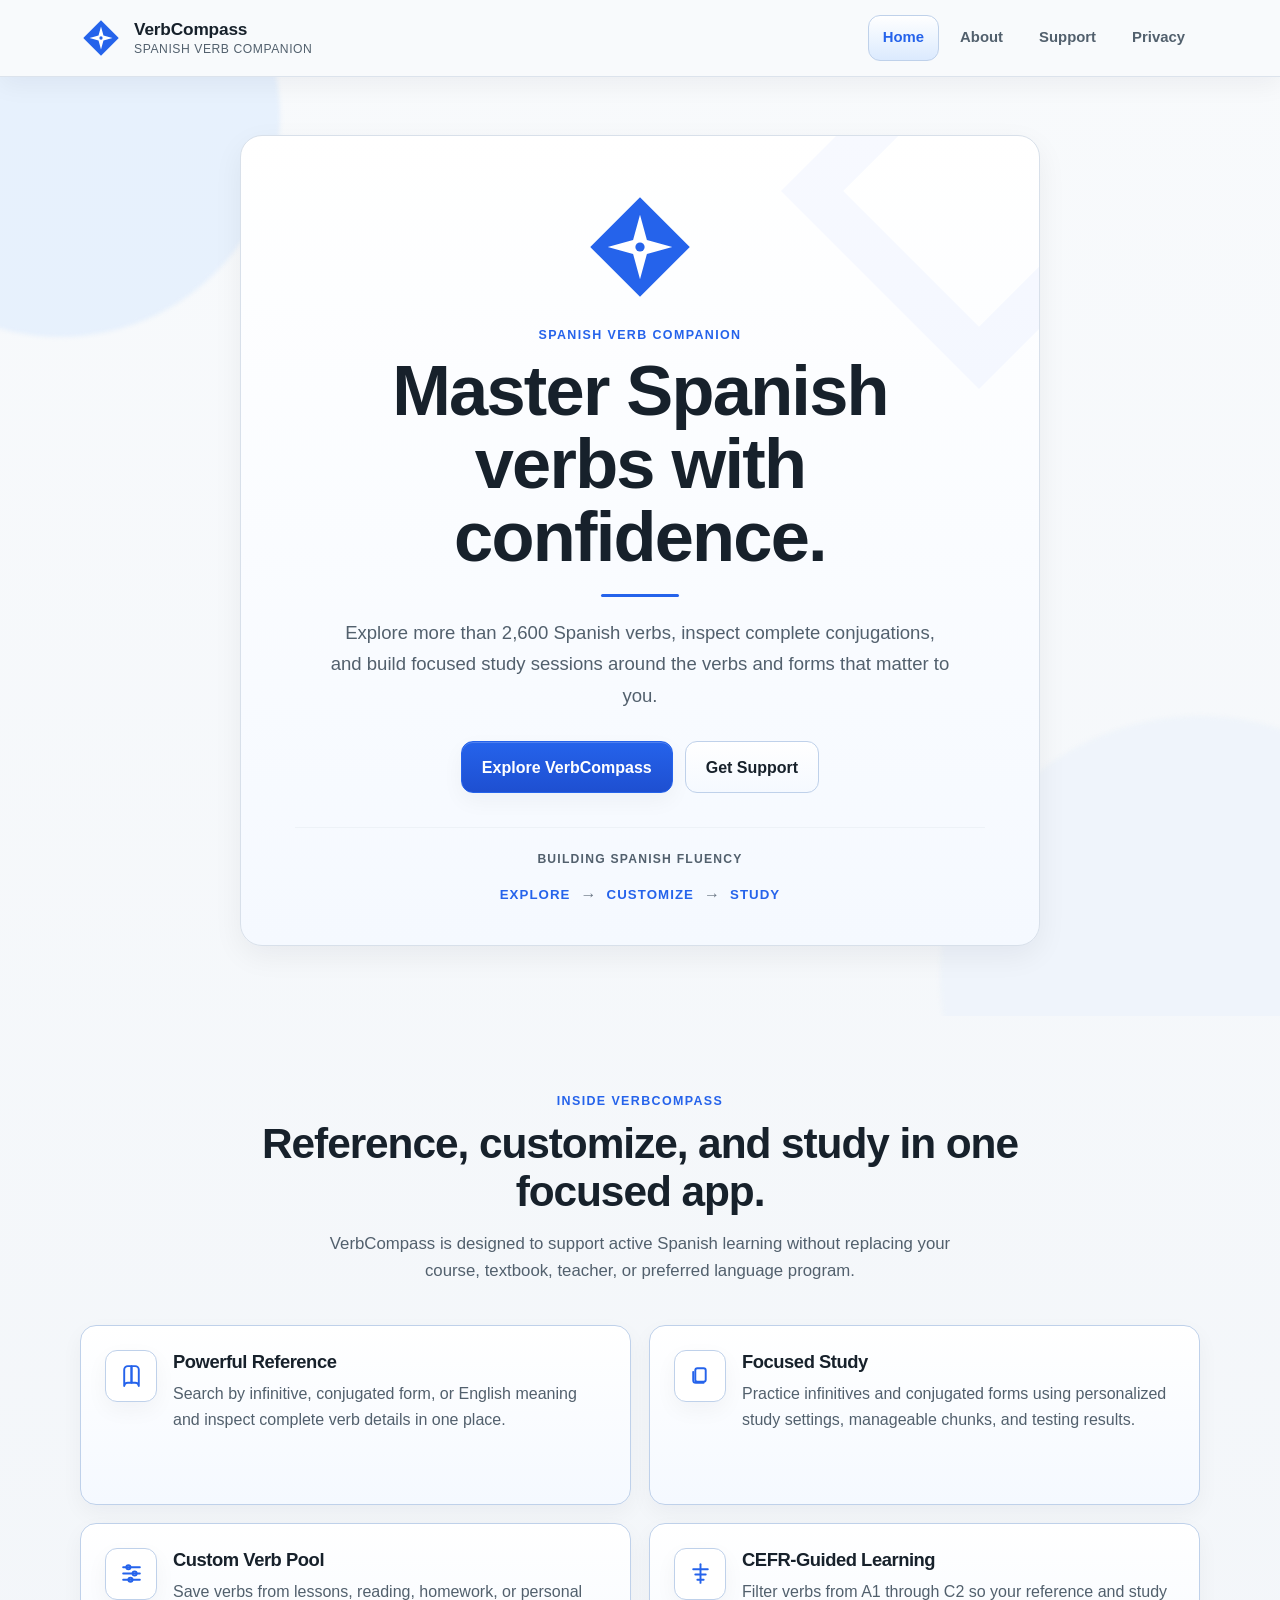
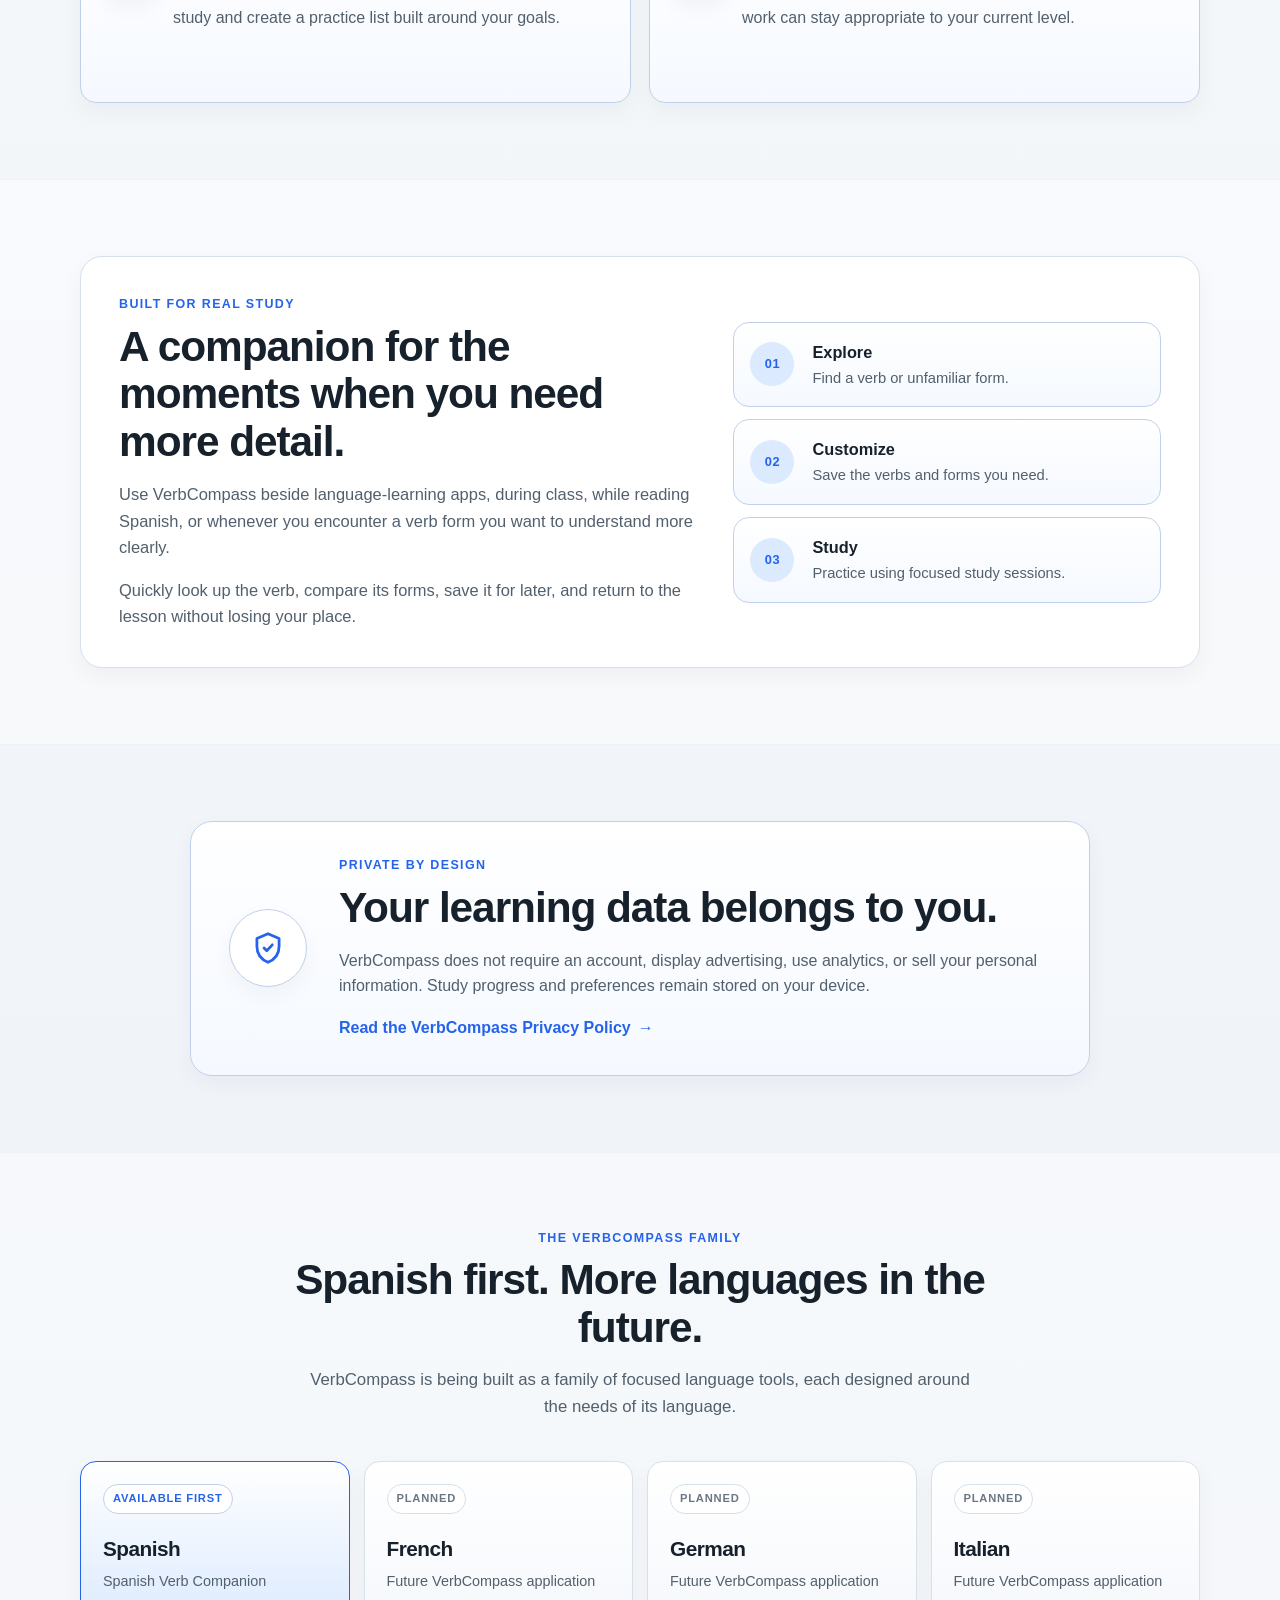
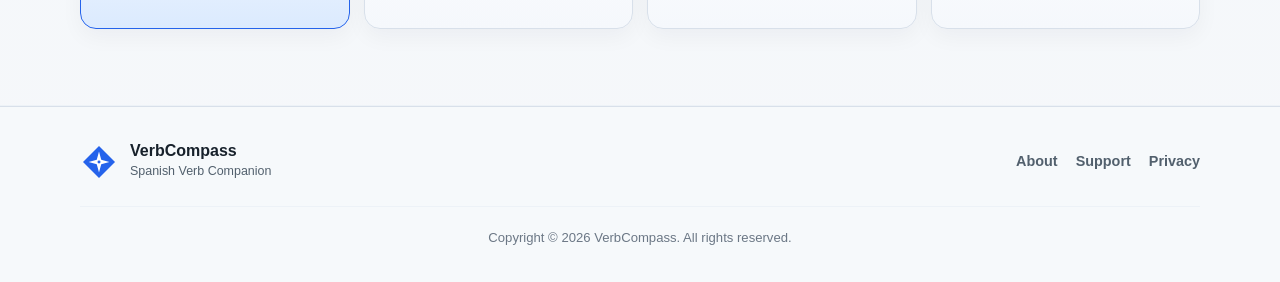
==== index.html @ 0f48371d "Build initial VerbCompass website foundation" ====
<!doctype html>
<html lang="en">
  <head>
    <meta charset="UTF-8" />
    <meta name="viewport" content="width=device-width, initial-scale=1.0" />

    <meta
      name="description"
      content="VerbCompass is a Spanish verb reference and study app with more than 2,600 verbs, complete conjugations, CEFR-guided learning, and customizable practice."
    />

    <title>VerbCompass — Spanish Verb Companion</title>

    <link rel="stylesheet" href="assets/css/styles.css" />
    <script src="assets/js/site.js" defer></script>
  </head>

  <body>
    <header class="site-header">
      <div class="site-header-inner">
        <a class="site-brand" href="/" aria-label="VerbCompass home">
          <svg
            class="verbcompass-icon site-brand-icon"
            viewBox="0 0 128 128"
            aria-hidden="true"
          >
            <path
              class="verbcompass-bg"
              d="M64 10L118 64L64 118L10 64L64 10Z"
            />
            <path
              class="verbcompass-star"
              d="M64 29L71.5 56.5L99 64L71.5 71.5L64 99L56.5 71.5L29 64L56.5 56.5L64 29Z"
            />
            <circle class="verbcompass-dot" cx="64" cy="64" r="5" />
          </svg>

          <span class="site-brand-copy">
            <strong>VerbCompass</strong>
            <span>Spanish Verb Companion</span>
          </span>
        </a>

        <button
          class="menu-toggle"
          type="button"
          aria-expanded="false"
          aria-controls="siteNavigation"
        >
          <span class="menu-toggle-label">Menu</span>

          <svg viewBox="0 0 24 24" aria-hidden="true">
            <path d="M4 7h16" />
            <path d="M4 12h16" />
            <path d="M4 17h16" />
          </svg>
        </button>

        <nav
          id="siteNavigation"
          class="site-navigation"
          aria-label="Primary navigation"
        >
          <a class="site-nav-link current-page" href="/">Home</a>
          <a class="site-nav-link" href="about/">About</a>
          <a class="site-nav-link" href="support/">Support</a>
          <a class="site-nav-link" href="privacy/">Privacy</a>
        </nav>
      </div>
    </header>

    <main>
      <section class="hero-section">
        <div class="page-container">
          <div class="hero-panel">
            <div class="hero-brand">
              <svg
                class="verbcompass-icon hero-brand-icon"
                viewBox="0 0 128 128"
                aria-hidden="true"
              >
                <path
                  class="verbcompass-bg"
                  d="M64 10L118 64L64 118L10 64L64 10Z"
                />
                <path
                  class="verbcompass-star"
                  d="M64 29L71.5 56.5L99 64L71.5 71.5L64 99L56.5 71.5L29 64L56.5 56.5L64 29Z"
                />
                <circle class="verbcompass-dot" cx="64" cy="64" r="5" />
              </svg>

              <p class="section-kicker">Spanish Verb Companion</p>

              <h1>Master Spanish verbs with confidence.</h1>

              <div class="brand-rule"></div>

              <p class="hero-description">
                Explore more than 2,600 Spanish verbs, inspect complete
                conjugations, and build focused study sessions around the verbs
                and forms that matter to you.
              </p>
            </div>

            <div class="hero-actions">
              <a class="button button-primary" href="#features">
                Explore VerbCompass
              </a>

              <a class="button button-secondary" href="support/">
                Get Support
              </a>
            </div>

            <div class="hero-summary">
              <p>Building Spanish fluency</p>

              <div
                class="hero-summary-flow"
                aria-label="Explore, customize, study"
              >
                <span>Explore</span>
                <span class="flow-arrow" aria-hidden="true">→</span>
                <span>Customize</span>
                <span class="flow-arrow" aria-hidden="true">→</span>
                <span>Study</span>
              </div>
            </div>
          </div>
        </div>
      </section>

      <section id="features" class="content-section">
        <div class="page-container">
          <div class="section-heading">
            <p class="section-kicker">Inside VerbCompass</p>
            <h2>Reference, customize, and study in one focused app.</h2>
            <p>
              VerbCompass is designed to support active Spanish learning without
              replacing your course, textbook, teacher, or preferred language
              program.
            </p>
          </div>

          <div class="feature-grid">
            <article class="feature-card">
              <span class="feature-icon" aria-hidden="true">
                <svg viewBox="0 0 24 24">
                  <path
                    d="M5 6.5A3.5 3.5 0 0 1 8.5 3H12v16H8.5A3.5 3.5 0 0 0 5 22V6.5Z"
                  />
                  <path
                    d="M19 6.5A3.5 3.5 0 0 0 15.5 3H12v16h3.5A3.5 3.5 0 0 1 19 22V6.5Z"
                  />
                </svg>
              </span>

              <div>
                <h3>Powerful Reference</h3>
                <p>
                  Search by infinitive, conjugated form, or English meaning and
                  inspect complete verb details in one place.
                </p>
              </div>
            </article>

            <article class="feature-card">
              <span class="feature-icon" aria-hidden="true">
                <svg viewBox="0 0 24 24">
                  <rect x="7" y="5" width="10" height="13" rx="2" />
                  <path d="M5 8.5v8A2.5 2.5 0 0 0 7.5 19H15" />
                </svg>
              </span>

              <div>
                <h3>Focused Study</h3>
                <p>
                  Practice infinitives and conjugated forms using personalized
                  study settings, manageable chunks, and testing results.
                </p>
              </div>
            </article>

            <article class="feature-card">
              <span class="feature-icon" aria-hidden="true">
                <svg viewBox="0 0 24 24">
                  <path d="M4 6h16" />
                  <circle cx="9" cy="6" r="2" />
                  <path d="M4 12h16" />
                  <circle cx="15" cy="12" r="2" />
                  <path d="M4 18h16" />
                  <circle cx="11" cy="18" r="2" />
                </svg>
              </span>

              <div>
                <h3>Custom Verb Pool</h3>
                <p>
                  Save verbs from lessons, reading, homework, or personal study
                  and create a practice list built around your goals.
                </p>
              </div>
            </article>

            <article class="feature-card">
              <span class="feature-icon" aria-hidden="true">
                <svg viewBox="0 0 24 24">
                  <path d="M12 3v18" />
                  <path d="M5 8h14" />
                  <path d="M7 13h10" />
                  <path d="M9 18h6" />
                </svg>
              </span>

              <div>
                <h3>CEFR-Guided Learning</h3>
                <p>
                  Filter verbs from A1 through C2 so your reference and study
                  work can stay appropriate to your current level.
                </p>
              </div>
            </article>
          </div>
        </div>
      </section>

      <section class="content-section content-section-soft">
        <div class="page-container">
          <div class="split-panel">
            <div class="split-panel-copy">
              <p class="section-kicker">Built for real study</p>

              <h2>A companion for the moments when you need more detail.</h2>

              <p>
                Use VerbCompass beside language-learning apps, during class,
                while reading Spanish, or whenever you encounter a verb form you
                want to understand more clearly.
              </p>

              <p>
                Quickly look up the verb, compare its forms, save it for later,
                and return to the lesson without losing your place.
              </p>
            </div>

            <div class="study-flow-card">
              <div class="study-flow-step">
                <span>01</span>
                <div>
                  <strong>Explore</strong>
                  <p>Find a verb or unfamiliar form.</p>
                </div>
              </div>

              <div class="study-flow-step">
                <span>02</span>
                <div>
                  <strong>Customize</strong>
                  <p>Save the verbs and forms you need.</p>
                </div>
              </div>

              <div class="study-flow-step">
                <span>03</span>
                <div>
                  <strong>Study</strong>
                  <p>Practice using focused study sessions.</p>
                </div>
              </div>
            </div>
          </div>
        </div>
      </section>

      <section class="content-section">
        <div class="page-container">
          <div class="privacy-panel">
            <div class="privacy-panel-icon" aria-hidden="true">
              <svg viewBox="0 0 24 24">
                <path
                  d="M12 3 5 6v5c0 4.6 2.8 8.2 7 10 4.2-1.8 7-5.4 7-10V6l-7-3Z"
                />
                <path d="m9.5 12 1.7 1.7 3.5-3.7" />
              </svg>
            </div>

            <div class="privacy-panel-copy">
              <p class="section-kicker">Private by design</p>
              <h2>Your learning data belongs to you.</h2>
              <p>
                VerbCompass does not require an account, display advertising,
                use analytics, or sell your personal information. Study progress
                and preferences remain stored on your device.
              </p>

              <a class="text-link" href="privacy/">
                Read the VerbCompass Privacy Policy
                <span aria-hidden="true">→</span>
              </a>
            </div>
          </div>
        </div>
      </section>

      <section class="content-section content-section-soft">
        <div class="page-container">
          <div class="section-heading">
            <p class="section-kicker">The VerbCompass family</p>
            <h2>Spanish first. More languages in the future.</h2>
            <p>
              VerbCompass is being built as a family of focused language tools,
              each designed around the needs of its language.
            </p>
          </div>

          <div class="language-grid">
            <article class="language-card language-card-active">
              <span class="language-status">Available first</span>
              <h3>Spanish</h3>
              <p>Spanish Verb Companion</p>
            </article>

            <article class="language-card">
              <span class="language-status">Planned</span>
              <h3>French</h3>
              <p>Future VerbCompass application</p>
            </article>

            <article class="language-card">
              <span class="language-status">Planned</span>
              <h3>German</h3>
              <p>Future VerbCompass application</p>
            </article>

            <article class="language-card">
              <span class="language-status">Planned</span>
              <h3>Italian</h3>
              <p>Future VerbCompass application</p>
            </article>
          </div>
        </div>
      </section>
    </main>

    <footer class="site-footer">
      <div class="page-container site-footer-inner">
        <div class="footer-brand">
          <svg
            class="verbcompass-icon footer-brand-icon"
            viewBox="0 0 128 128"
            aria-hidden="true"
          >
            <path
              class="verbcompass-bg"
              d="M64 10L118 64L64 118L10 64L64 10Z"
            />
            <path
              class="verbcompass-star"
              d="M64 29L71.5 56.5L99 64L71.5 71.5L64 99L56.5 71.5L29 64L56.5 56.5L64 29Z"
            />
            <circle class="verbcompass-dot" cx="64" cy="64" r="5" />
          </svg>

          <div>
            <strong>VerbCompass</strong>
            <span>Spanish Verb Companion</span>
          </div>
        </div>

        <nav class="footer-navigation" aria-label="Footer navigation">
          <a href="about/">About</a>
          <a href="support/">Support</a>
          <a href="privacy/">Privacy</a>
        </nav>

        <p class="footer-copyright">
          Copyright © 2026 VerbCompass. All rights reserved.
        </p>
      </div>
    </footer>
  </body>
</html>
---- assets/css/styles.css ----
/* =====================================================
   FILE: assets/css/styles.css
   VerbCompass Website
   ===================================================== */

:root {
  /* VerbCompass Classic */

  --bg: #f3f5f9;
  --bg-top: #f8fafc;
  --bg-bottom: #eef2f7;

  --panel: #ffffff;
  --panel-soft: #f8fafc;
  --surface-muted: #f5f8fc;
  --surface-blue-soft: #eef4fb;
  --surface-blue-light: #f5f9ff;

  --border: #d8e0ea;
  --border-soft: #edf2f7;
  --border-strong: #b8c8db;
  --accent-border-soft: #bfd1ea;

  --text: #17212b;
  --text-soft: #52606d;
  --text-muted: #6b7785;
  --text-inverse: #ffffff;

  --accent: #2563eb;
  --accent-hover: #1e4fd1;
  --accent-soft: #dbeafe;

  --shadow: 0 10px 30px rgba(15, 23, 42, 0.06);
  --shadow-soft: 0 8px 22px rgba(15, 23, 42, 0.045);
  --shadow-header: 0 8px 24px rgba(15, 23, 42, 0.05);

  --radius-sm: 8px;
  --radius-md: 10px;
  --radius-lg: 12px;
  --radius-xl: 16px;
  --radius-2xl: 22px;
  --radius-pill: 999px;

  --page-width: 1120px;
  --header-height: 76px;

  --space-xs: 4px;
  --space-sm: 8px;
  --space-md: 12px;
  --space-lg: 16px;
  --space-xl: 20px;
  --space-2xl: 28px;
  --space-3xl: 40px;
  --space-4xl: 56px;
  --space-5xl: 76px;
}

/* =====================================================
   RESET
   ===================================================== */

*,
*::before,
*::after {
  box-sizing: border-box;
}

html {
  scroll-behavior: smooth;
  scroll-padding-top: calc(var(--header-height) + 24px);
}

body {
  margin: 0;
  min-width: 320px;
  font-family: Inter, Arial, Helvetica, sans-serif;
  color: var(--text);
  line-height: 1.6;
  background: linear-gradient(180deg, var(--bg-top) 0%, var(--bg-bottom) 100%);
}

body.menu-open {
  overflow: hidden;
}

img,
svg {
  display: block;
  max-width: 100%;
}

button,
input,
select,
textarea {
  font: inherit;
}

button,
a {
  -webkit-tap-highlight-color: transparent;
}

a {
  color: inherit;
}

h1,
h2,
h3,
p {
  margin-top: 0;
}

h1,
h2,
h3 {
  color: var(--text);
  letter-spacing: -0.025em;
}

h1 {
  margin-bottom: 18px;
  font-size: clamp(2.35rem, 6vw, 4.4rem);
  line-height: 1.04;
}

h2 {
  margin-bottom: 16px;
  font-size: clamp(1.8rem, 4vw, 2.65rem);
  line-height: 1.12;
}

h3 {
  margin-bottom: 8px;
  font-size: 1.15rem;
  line-height: 1.25;
}

p {
  margin-bottom: 16px;
}

p:last-child {
  margin-bottom: 0;
}

/* =====================================================
   ACCESSIBILITY
   ===================================================== */

.skip-link {
  position: fixed;
  top: 8px;
  left: 8px;
  z-index: 1000;
  padding: 10px 14px;
  border-radius: var(--radius-md);
  background: var(--accent);
  color: var(--text-inverse);
  font-weight: 800;
  text-decoration: none;
  transform: translateY(-150%);
}

.skip-link:focus {
  transform: translateY(0);
}

a:focus-visible,
button:focus-visible {
  outline: 3px solid var(--accent-soft);
  outline-offset: 3px;
}

/* =====================================================
   SHARED LAYOUT
   ===================================================== */

.page-container {
  width: min(calc(100% - 40px), var(--page-width));
  margin: 0 auto;
}

.content-section {
  padding: var(--space-5xl) 0;
}

.content-section-soft {
  border-top: 1px solid var(--border-soft);
  border-bottom: 1px solid var(--border-soft);
  background: rgba(255, 255, 255, 0.38);
}

.section-heading {
  max-width: 760px;
  margin: 0 auto var(--space-3xl);
  text-align: center;
}

.section-heading > p:last-child {
  max-width: 680px;
  margin-right: auto;
  margin-left: auto;
  color: var(--text-soft);
  font-size: 1.05rem;
}

.section-kicker {
  margin: 0 0 var(--space-sm);
  color: var(--accent);
  font-size: 0.78rem;
  font-weight: 800;
  letter-spacing: 0.11em;
  text-transform: uppercase;
}

/* =====================================================
   VERBCOMPASS MARK
   ===================================================== */

.verbcompass-icon {
  color: var(--accent);
}

.verbcompass-bg,
.verbcompass-dot {
  fill: currentColor;
}

.verbcompass-star {
  fill: var(--panel);
}

/* =====================================================
   HEADER
   ===================================================== */

.site-header {
  position: sticky;
  top: 0;
  z-index: 500;
  min-height: var(--header-height);
  border-bottom: 1px solid rgba(216, 224, 234, 0.88);
  background: rgba(248, 250, 252, 0.92);
  box-shadow: var(--shadow-header);
  backdrop-filter: blur(16px);
}

.site-header-inner {
  width: min(calc(100% - 40px), var(--page-width));
  min-height: var(--header-height);
  margin: 0 auto;

  display: flex;
  align-items: center;
  justify-content: space-between;
  gap: 28px;
}

.site-brand {
  display: inline-flex;
  align-items: center;
  gap: 12px;
  min-width: 0;
  color: var(--text);
  text-decoration: none;
}

.site-brand-icon {
  width: 42px;
  height: 42px;
  flex: 0 0 auto;
}

.site-brand-copy {
  display: flex;
  flex-direction: column;
  min-width: 0;
}

.site-brand-copy strong {
  font-size: 1.08rem;
  line-height: 1.2;
  letter-spacing: -0.01em;
}

.site-brand-copy span {
  margin-top: 2px;
  color: var(--text-soft);
  font-size: 0.76rem;
  line-height: 1.2;
  letter-spacing: 0.045em;
  text-transform: uppercase;
}

.site-navigation {
  display: flex;
  align-items: center;
  justify-content: flex-end;
  gap: 6px;
}

.site-nav-link {
  padding: 10px 14px;
  border: 1px solid transparent;
  border-radius: var(--radius-lg);
  color: var(--text-soft);
  font-size: 0.93rem;
  font-weight: 750;
  text-decoration: none;
  transition:
    color 0.15s ease,
    border-color 0.15s ease,
    background 0.15s ease,
    transform 0.15s ease;
}

.site-nav-link:hover {
  color: var(--text);
  border-color: var(--accent-border-soft);
  background: linear-gradient(
    180deg,
    var(--panel) 0%,
    var(--surface-blue-light) 100%
  );
  transform: translateY(-1px);
}

.site-nav-link.current-page {
  color: var(--accent);
  border-color: var(--accent-border-soft);
  background: linear-gradient(180deg, var(--panel) 0%, var(--accent-soft) 100%);
}

.menu-toggle {
  display: none;
  align-items: center;
  justify-content: center;
  gap: 8px;

  min-height: 44px;
  padding: 9px 12px;

  border: 1px solid var(--accent-border-soft);
  border-radius: var(--radius-lg);

  background: linear-gradient(
    180deg,
    var(--panel) 0%,
    var(--surface-blue-light) 100%
  );

  color: var(--text);
  cursor: pointer;
  font-weight: 800;
}

.menu-toggle:hover {
  background: linear-gradient(
    180deg,
    var(--surface-blue-light) 0%,
    var(--accent-soft) 100%
  );
}

.menu-toggle svg {
  width: 21px;
  height: 21px;
  fill: none;
  stroke: currentColor;
  stroke-width: 2;
  stroke-linecap: round;
}

/* =====================================================
   HERO
   ===================================================== */

.hero-section {
  position: relative;
  overflow: hidden;
  padding: 58px 0 70px;
}

.hero-section::before,
.hero-section::after {
  content: "";
  position: absolute;
  z-index: -1;
  border-radius: 50%;
  filter: blur(2px);
  pointer-events: none;
}

.hero-section::before {
  top: -180px;
  left: -160px;
  width: 440px;
  height: 440px;
  background: rgba(219, 234, 254, 0.58);
}

.hero-section::after {
  right: -180px;
  bottom: -220px;
  width: 520px;
  height: 520px;
  background: rgba(238, 244, 251, 0.86);
}

.hero-panel {
  position: relative;
  max-width: 800px;
  margin: 0 auto;
  padding: 52px 54px 38px;
  overflow: hidden;

  border: 1px solid var(--border);
  border-radius: var(--radius-2xl);

  background: linear-gradient(
    180deg,
    var(--panel) 0%,
    var(--surface-blue-light) 100%
  );

  box-shadow:
    inset 0 1px 0 rgba(255, 255, 255, 0.9),
    var(--shadow);

  text-align: center;
}

.hero-panel::after {
  content: "";
  position: absolute;
  top: -85px;
  right: -80px;
  width: 280px;
  height: 280px;

  border: 44px solid rgba(37, 99, 235, 0.035);
  transform: rotate(45deg);
  pointer-events: none;
}

.hero-brand,
.hero-actions,
.hero-summary {
  position: relative;
  z-index: 1;
}

.hero-brand-icon {
  width: 118px;
  height: auto;
  margin: 0 auto 20px;
}

.brand-rule {
  width: 78px;
  height: 3px;
  margin: 20px auto;
  border-radius: var(--radius-pill);
  background: var(--accent);
}

.hero-description {
  max-width: 620px;
  margin: 0 auto;
  color: var(--text-soft);
  font-size: clamp(1rem, 2.4vw, 1.16rem);
  line-height: 1.7;
}

.hero-actions {
  display: flex;
  justify-content: center;
  flex-wrap: wrap;
  gap: 12px;
  margin-top: 30px;
}

.button {
  display: inline-flex;
  align-items: center;
  justify-content: center;

  min-height: 52px;
  padding: 12px 20px;

  border: 1px solid var(--border);
  border-radius: var(--radius-lg);

  font-weight: 800;
  line-height: 1.2;
  text-align: center;
  text-decoration: none;

  transition:
    transform 0.15s ease,
    box-shadow 0.15s ease,
    border-color 0.15s ease,
    background 0.15s ease;
}

.button:hover {
  transform: translateY(-2px);
  box-shadow: var(--shadow-soft);
}

.button:active {
  transform: translateY(0);
}

.button-primary {
  border-color: var(--accent);
  background: linear-gradient(
    180deg,
    var(--accent) 0%,
    var(--accent-hover) 100%
  );
  color: var(--text-inverse);
  box-shadow:
    inset 0 1px 0 rgba(255, 255, 255, 0.2),
    var(--shadow-soft);
}

.button-primary:hover {
  background: linear-gradient(
    180deg,
    var(--accent-hover) 0%,
    var(--accent) 100%
  );
}

.button-secondary {
  border-color: var(--accent-border-soft);
  background: linear-gradient(
    180deg,
    var(--panel) 0%,
    var(--surface-blue-light) 100%
  );
  color: var(--text);
}

.button-secondary:hover {
  border-color: var(--accent);
  background: linear-gradient(
    180deg,
    var(--surface-blue-light) 0%,
    var(--accent-soft) 100%
  );
}

.hero-summary {
  margin-top: 34px;
  padding-top: 22px;
  border-top: 1px solid var(--border-soft);
}

.hero-summary > p {
  margin-bottom: 12px;
  color: var(--text-soft);
  font-size: 0.76rem;
  font-weight: 800;
  letter-spacing: 0.1em;
  text-transform: uppercase;
}

.hero-summary-flow {
  display: flex;
  align-items: center;
  justify-content: center;
  flex-wrap: wrap;
  gap: 10px;
}

.hero-summary-flow span:not(.flow-arrow) {
  color: var(--accent);
  font-size: 0.83rem;
  font-weight: 800;
  letter-spacing: 0.08em;
  text-transform: uppercase;
}

.flow-arrow {
  color: var(--text-muted);
  font-weight: 700;
}

/* =====================================================
   FEATURE CARDS
   ===================================================== */

.feature-grid {
  display: grid;
  grid-template-columns: repeat(2, minmax(0, 1fr));
  gap: 18px;
}

.feature-card {
  display: flex;
  align-items: flex-start;
  gap: 16px;

  min-height: 180px;
  padding: 24px;

  border: 1px solid var(--accent-border-soft);
  border-radius: var(--radius-xl);

  background: linear-gradient(
    180deg,
    var(--panel) 0%,
    var(--surface-blue-light) 100%
  );

  box-shadow:
    inset 0 1px 0 rgba(255, 255, 255, 0.85),
    var(--shadow-soft);

  transition:
    transform 0.15s ease,
    border-color 0.15s ease,
    box-shadow 0.15s ease;
}

.feature-card:hover {
  border-color: var(--accent);
  transform: translateY(-3px);
  box-shadow: var(--shadow);
}

.feature-card p {
  color: var(--text-soft);
}

.feature-icon {
  display: inline-flex;
  align-items: center;
  justify-content: center;
  flex: 0 0 auto;

  width: 52px;
  height: 52px;

  border: 1px solid var(--accent-border-soft);
  border-radius: var(--radius-lg);

  background: var(--panel);
  color: var(--accent);
  box-shadow: var(--shadow-soft);
}

.feature-icon svg {
  width: 25px;
  height: 25px;
  fill: none;
  stroke: currentColor;
  stroke-width: 1.85;
  stroke-linecap: round;
  stroke-linejoin: round;
}

/* =====================================================
   STUDY FLOW SECTION
   ===================================================== */

.split-panel {
  display: grid;
  grid-template-columns: minmax(0, 1.15fr) minmax(320px, 0.85fr);
  gap: 36px;
  align-items: center;

  padding: 38px;

  border: 1px solid var(--border);
  border-radius: var(--radius-2xl);

  background: var(--panel);
  box-shadow: var(--shadow-soft);
}

.split-panel-copy {
  max-width: 650px;
}

.split-panel-copy > p:not(.section-kicker) {
  color: var(--text-soft);
  font-size: 1.03rem;
}

.study-flow-card {
  display: flex;
  flex-direction: column;
  gap: 12px;
}

.study-flow-step {
  display: grid;
  grid-template-columns: 48px minmax(0, 1fr);
  gap: 14px;
  align-items: center;

  padding: 16px;

  border: 1px solid var(--accent-border-soft);
  border-radius: var(--radius-xl);

  background: linear-gradient(
    180deg,
    var(--panel) 0%,
    var(--surface-blue-light) 100%
  );
}

.study-flow-step > span {
  display: inline-flex;
  align-items: center;
  justify-content: center;

  width: 44px;
  height: 44px;

  border-radius: var(--radius-pill);
  background: var(--accent-soft);
  color: var(--accent);

  font-size: 0.8rem;
  font-weight: 900;
  letter-spacing: 0.05em;
}

.study-flow-step strong {
  display: block;
  margin-bottom: 2px;
  color: var(--text);
  font-size: 1.02rem;
}

.study-flow-step p {
  color: var(--text-soft);
  font-size: 0.92rem;
}

/* =====================================================
   PRIVACY PANEL
   ===================================================== */

.privacy-panel {
  display: grid;
  grid-template-columns: 86px minmax(0, 1fr);
  gap: 24px;
  align-items: center;

  max-width: 900px;
  margin: 0 auto;
  padding: 34px 38px;

  border: 1px solid var(--accent-border-soft);
  border-radius: var(--radius-2xl);

  background: linear-gradient(
    180deg,
    var(--panel) 0%,
    var(--surface-blue-light) 100%
  );

  box-shadow: var(--shadow-soft);
}

.privacy-panel-icon {
  display: inline-flex;
  align-items: center;
  justify-content: center;

  width: 78px;
  height: 78px;

  border: 1px solid var(--accent-border-soft);
  border-radius: 50%;

  background: var(--panel);
  color: var(--accent);
  box-shadow: var(--shadow-soft);
}

.privacy-panel-icon svg {
  width: 38px;
  height: 38px;
  fill: none;
  stroke: currentColor;
  stroke-width: 1.75;
  stroke-linecap: round;
  stroke-linejoin: round;
}

.privacy-panel-copy p:not(.section-kicker) {
  color: var(--text-soft);
}

.text-link {
  display: inline-flex;
  align-items: center;
  gap: 7px;
  color: var(--accent);
  font-weight: 800;
  text-decoration: none;
}

.text-link span {
  transition: transform 0.15s ease;
}

.text-link:hover {
  text-decoration: underline;
}

.text-link:hover span {
  transform: translateX(3px);
}

/* =====================================================
   LANGUAGE CARDS
   ===================================================== */

.language-grid {
  display: grid;
  grid-template-columns: repeat(4, minmax(0, 1fr));
  gap: 14px;
}

.language-card {
  min-height: 168px;
  padding: 22px;

  border: 1px solid var(--border);
  border-radius: var(--radius-xl);

  background: linear-gradient(
    180deg,
    var(--panel) 0%,
    var(--surface-muted) 100%
  );

  box-shadow: var(--shadow-soft);
}

.language-card-active {
  border-color: var(--accent);
  background: linear-gradient(180deg, var(--panel) 0%, var(--accent-soft) 100%);
}

.language-status {
  display: inline-flex;
  align-items: center;

  margin-bottom: 22px;
  padding: 5px 9px;

  border: 1px solid var(--border);
  border-radius: var(--radius-pill);

  background: var(--panel);
  color: var(--text-muted);

  font-size: 0.7rem;
  font-weight: 850;
  letter-spacing: 0.07em;
  text-transform: uppercase;
}

.language-card-active .language-status {
  border-color: var(--accent-border-soft);
  color: var(--accent);
}

.language-card h3 {
  font-size: 1.3rem;
}

.language-card p {
  color: var(--text-soft);
  font-size: 0.9rem;
}

/* =====================================================
   FOOTER
   ===================================================== */

.site-footer {
  padding: 34px 0;
  border-top: 1px solid var(--border);
  background: rgba(248, 250, 252, 0.9);
}

.site-footer-inner {
  display: grid;
  grid-template-columns: minmax(0, 1fr) auto;
  gap: 24px;
  align-items: center;
}

.footer-brand {
  display: inline-flex;
  align-items: center;
  gap: 12px;
}

.footer-brand-icon {
  width: 38px;
  height: 38px;
  flex: 0 0 auto;
}

.footer-brand > div {
  display: flex;
  flex-direction: column;
}

.footer-brand strong {
  line-height: 1.2;
}

.footer-brand span {
  margin-top: 2px;
  color: var(--text-soft);
  font-size: 0.78rem;
}

.footer-navigation {
  display: flex;
  flex-wrap: wrap;
  justify-content: flex-end;
  gap: 8px 18px;
}

.footer-navigation a {
  color: var(--text-soft);
  font-size: 0.9rem;
  font-weight: 700;
  text-decoration: none;
}

.footer-navigation a:hover {
  color: var(--accent);
  text-decoration: underline;
}

.footer-copyright {
  grid-column: 1 / -1;
  margin: 0;
  padding-top: 20px;
  border-top: 1px solid var(--border-soft);
  color: var(--text-muted);
  font-size: 0.82rem;
  text-align: center;
}

/* =====================================================
   INTERNAL PAGE FOUNDATION
   Used later by About, Support, and Privacy
   ===================================================== */

.page-hero {
  padding: 56px 0 38px;
}

.page-hero-panel {
  max-width: 900px;
  margin: 0 auto;
  padding: 40px;

  border: 1px solid var(--border);
  border-radius: var(--radius-2xl);

  background: linear-gradient(
    180deg,
    var(--panel) 0%,
    var(--surface-blue-light) 100%
  );

  box-shadow: var(--shadow-soft);
  text-align: center;
}

.page-hero-panel p:last-child {
  max-width: 660px;
  margin-right: auto;
  margin-left: auto;
  color: var(--text-soft);
}

.prose-panel {
  max-width: 900px;
  margin: 0 auto;
  padding: 38px;

  border: 1px solid var(--border);
  border-radius: var(--radius-2xl);

  background: var(--panel);
  box-shadow: var(--shadow-soft);
}

.prose-panel h2 {
  margin-top: 42px;
  padding-top: 28px;
  border-top: 1px solid var(--border-soft);
  font-size: 1.55rem;
}

.prose-panel h2:first-child {
  margin-top: 0;
  padding-top: 0;
  border-top: 0;
}

.prose-panel h3 {
  margin-top: 28px;
}

.prose-panel p,
.prose-panel li {
  color: var(--text-soft);
}

.prose-panel ul,
.prose-panel ol {
  padding-left: 22px;
}

.prose-panel li + li {
  margin-top: 7px;
}

/* =====================================================
   RESPONSIVE: TABLET
   ===================================================== */

@media (max-width: 900px) {
  .content-section {
    padding: 62px 0;
  }

  .hero-section {
    padding: 44px 0 58px;
  }

  .hero-panel {
    padding: 44px 36px 34px;
  }

  .split-panel {
    grid-template-columns: 1fr;
    gap: 28px;
  }

  .study-flow-card {
    display: grid;
    grid-template-columns: repeat(3, minmax(0, 1fr));
  }

  .study-flow-step {
    grid-template-columns: 1fr;
    align-items: start;
  }

  .language-grid {
    grid-template-columns: repeat(2, minmax(0, 1fr));
  }
}

/* =====================================================
   RESPONSIVE: MOBILE NAVIGATION
   ===================================================== */

@media (max-width: 760px) {
  :root {
    --header-height: 68px;
  }

  .page-container,
  .site-header-inner {
    width: min(calc(100% - 28px), var(--page-width));
  }

  .site-header-inner {
    position: relative;
    min-height: var(--header-height);
  }

  .site-brand-icon {
    width: 38px;
    height: 38px;
  }

  .site-brand-copy strong {
    font-size: 1rem;
  }

  .site-brand-copy span {
    font-size: 0.68rem;
  }

  .menu-toggle {
    display: inline-flex;
  }

  .site-navigation {
    position: absolute;
    top: calc(100% + 10px);
    right: 0;
    left: 0;

    display: none;
    flex-direction: column;
    align-items: stretch;
    gap: 8px;

    padding: 12px;

    border: 1px solid var(--border);
    border-radius: var(--radius-xl);

    background: rgba(255, 255, 255, 0.98);
    box-shadow: var(--shadow);
  }

  .site-navigation.navigation-open {
    display: flex;
  }

  .site-nav-link {
    width: 100%;
    min-height: 46px;
    display: flex;
    align-items: center;
  }

  .hero-section {
    padding-top: 26px;
  }

  .hero-panel {
    padding: 36px 22px 28px;
    border-radius: var(--radius-xl);
  }

  .hero-panel::after {
    display: none;
  }

  .hero-brand-icon {
    width: 100px;
  }

  .hero-actions {
    flex-direction: column;
  }

  .button {
    width: 100%;
  }

  .feature-grid {
    grid-template-columns: 1fr;
  }

  .feature-card {
    min-height: 0;
  }

  .split-panel {
    padding: 26px 22px;
  }

  .study-flow-card {
    display: flex;
  }

  .study-flow-step {
    grid-template-columns: 48px minmax(0, 1fr);
  }

  .privacy-panel {
    grid-template-columns: 1fr;
    padding: 28px 24px;
    text-align: center;
  }

  .privacy-panel-icon {
    margin: 0 auto;
  }

  .site-footer-inner {
    grid-template-columns: 1fr;
    justify-items: center;
    text-align: center;
  }

  .footer-navigation {
    justify-content: center;
  }

  .page-hero {
    padding-top: 34px;
  }

  .page-hero-panel,
  .prose-panel {
    padding: 28px 22px;
  }
}

/* =====================================================
   RESPONSIVE: SMALL PHONES
   ===================================================== */

@media (max-width: 520px) {
  .content-section {
    padding: 50px 0;
  }

  .section-heading {
    margin-bottom: 28px;
  }

  .site-brand-copy span {
    display: none;
  }

  .menu-toggle-label {
    display: none;
  }

  .menu-toggle {
    width: 44px;
    padding: 0;
  }

  .hero-panel {
    border-right: 0;
    border-left: 0;
    border-radius: 0;
    box-shadow: none;
  }

  .hero-section .page-container {
    width: 100%;
  }

  .hero-description {
    padding: 0 4px;
  }

  .hero-summary-flow {
    gap: 7px;
  }

  .feature-card {
    padding: 20px;
  }

  .feature-icon {
    width: 46px;
    height: 46px;
  }

  .language-grid {
    grid-template-columns: 1fr;
  }

  .language-card {
    min-height: 0;
  }

  .privacy-panel {
    border-radius: var(--radius-xl);
  }

  .footer-brand {
    flex-direction: column;
    text-align: center;
  }
}

/* =====================================================
   REDUCED MOTION
   ===================================================== */

@media (prefers-reduced-motion: reduce) {
  html {
    scroll-behavior: auto;
  }

  *,
  *::before,
  *::after {
    scroll-behavior: auto !important;
    transition-duration: 0.01ms !important;
    animation-duration: 0.01ms !important;
    animation-iteration-count: 1 !important;
  }
}
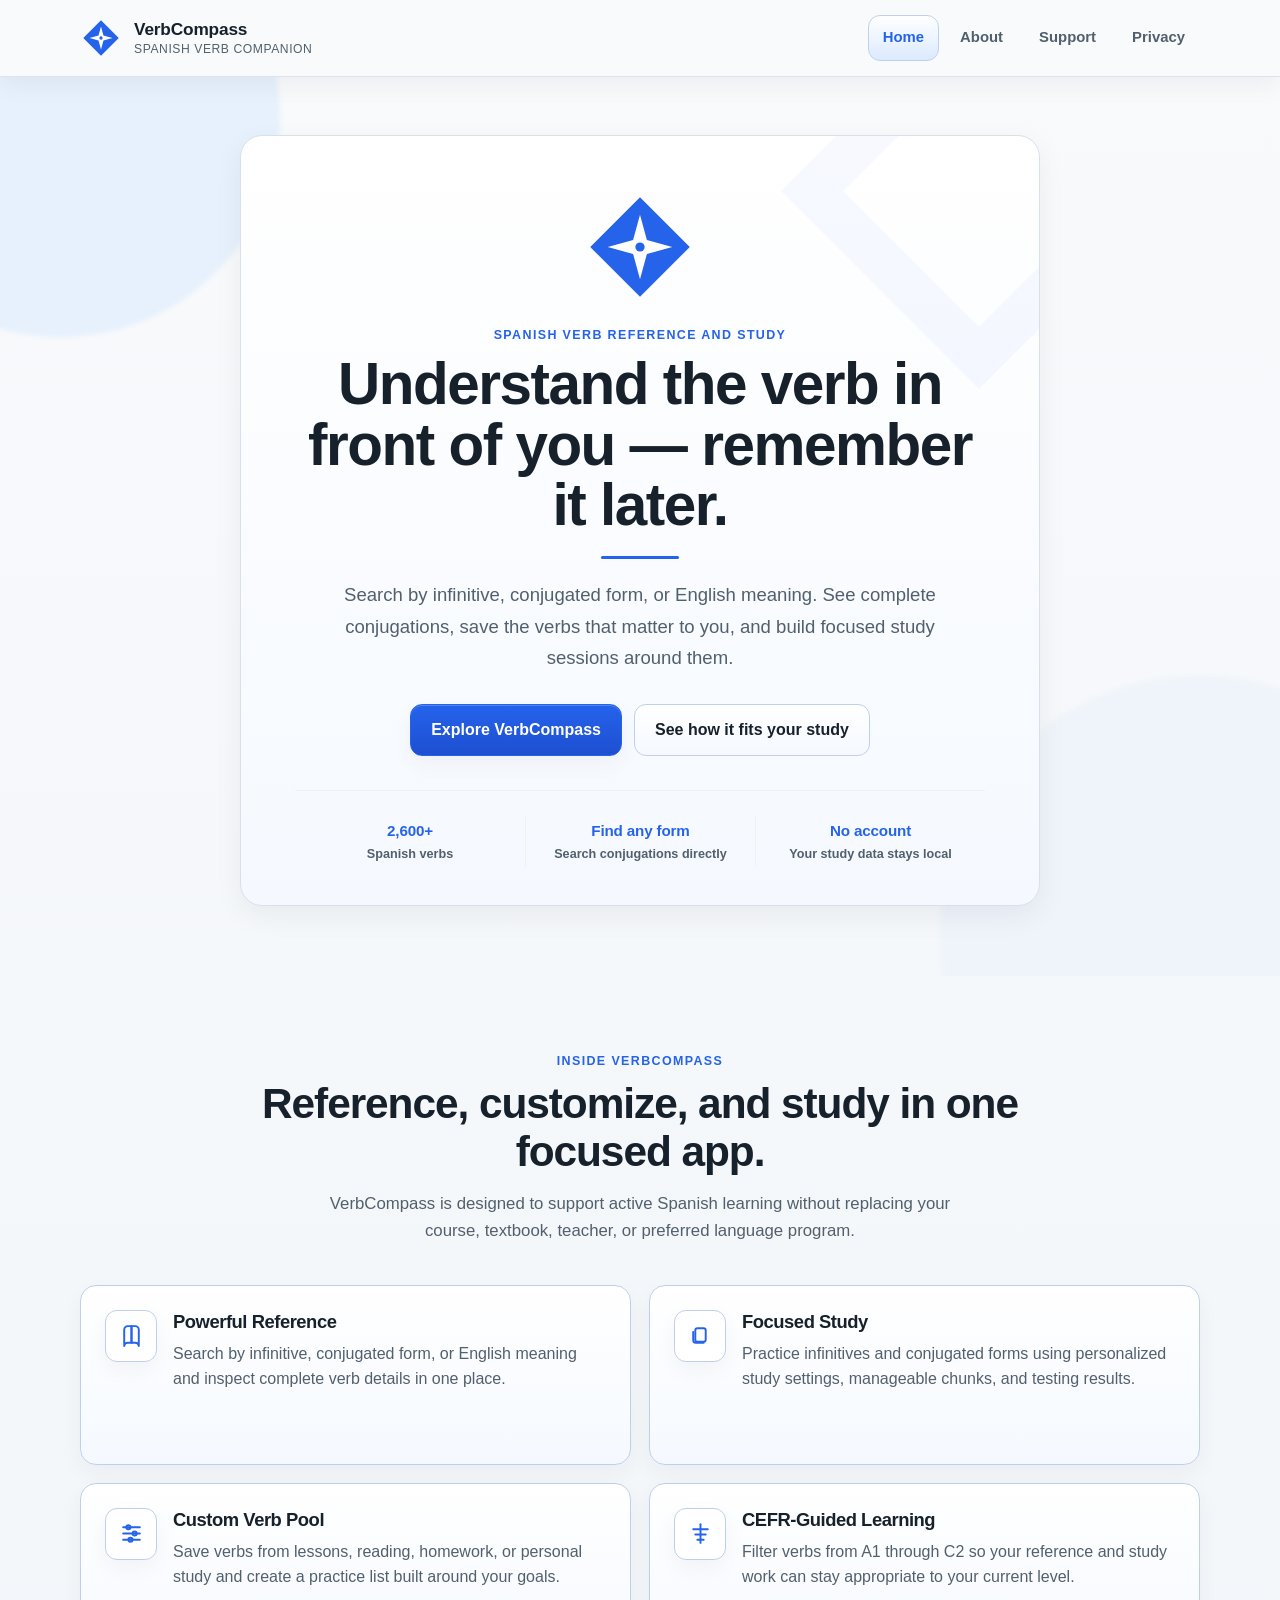
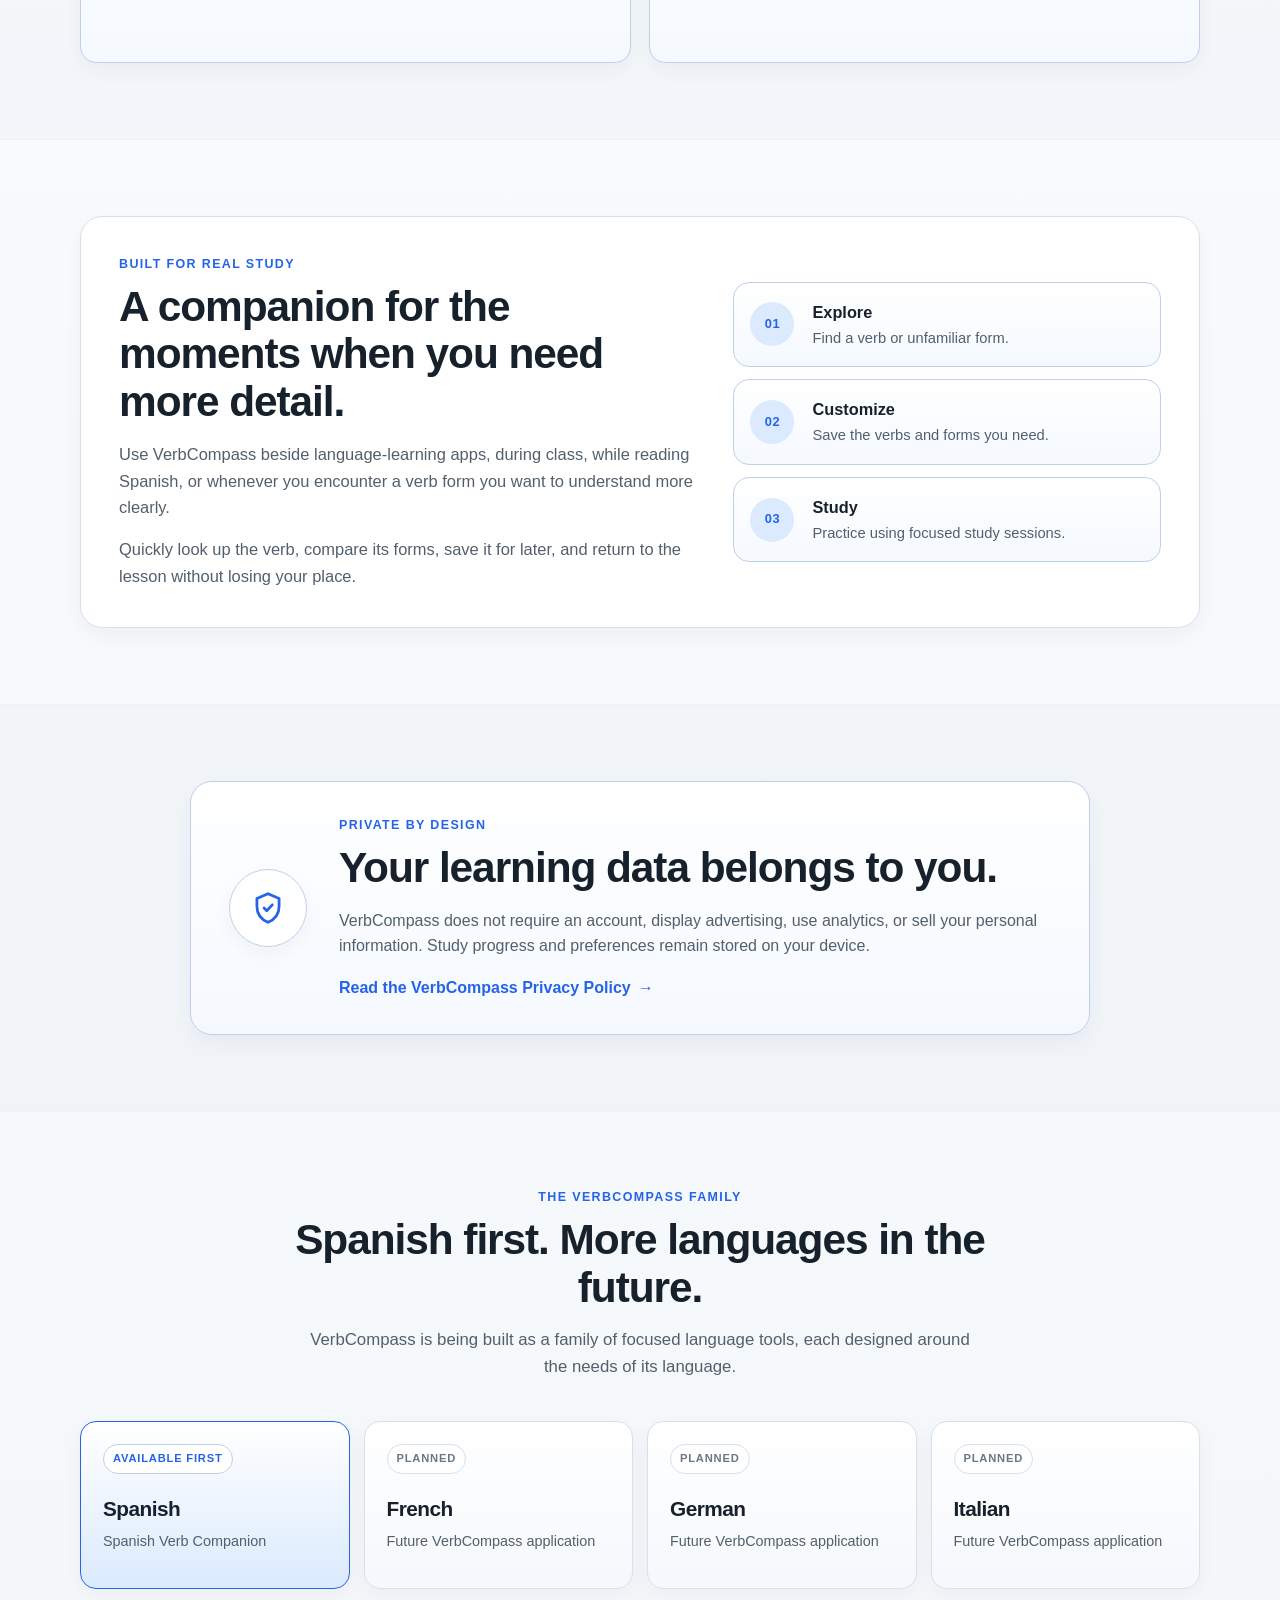
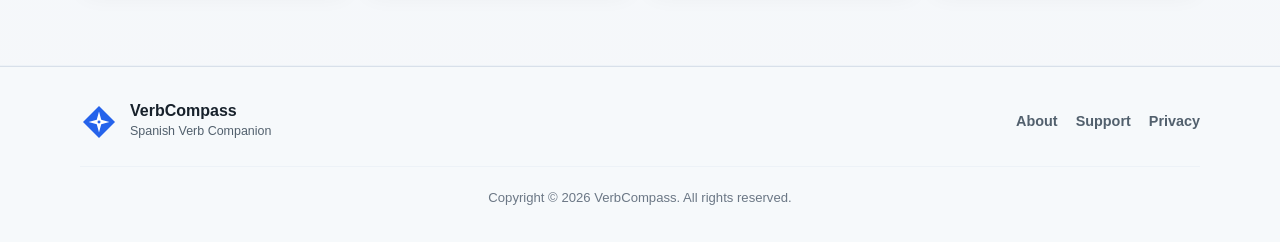
==== commit eb7dd96d: "Refine homepage hero messaging and calls to action" ====
--- a/index.html
+++ b/index.html
@@ -90,16 +90,16 @@
                 <circle class="verbcompass-dot" cx="64" cy="64" r="5" />
               </svg>
 
-              <p class="section-kicker">Spanish Verb Companion</p>
-
-              <h1>Master Spanish verbs with confidence.</h1>
+              <p class="section-kicker">Spanish verb reference and study</p>
+
+              <h1>Understand the verb in front of you — remember it later.</h1>
 
               <div class="brand-rule"></div>
 
               <p class="hero-description">
-                Explore more than 2,600 Spanish verbs, inspect complete
-                conjugations, and build focused study sessions around the verbs
-                and forms that matter to you.
+                Search by infinitive, conjugated form, or English meaning. See
+                complete conjugations, save the verbs that matter to you, and
+                build focused study sessions around them.
               </p>
             </div>
 
@@ -108,23 +108,25 @@
                 Explore VerbCompass
               </a>
 
-              <a class="button button-secondary" href="support/">
-                Get Support
+              <a class="button button-secondary" href="#study-companion">
+                See how it fits your study
               </a>
             </div>
 
-            <div class="hero-summary">
-              <p>Building Spanish fluency</p>
-
-              <div
-                class="hero-summary-flow"
-                aria-label="Explore, customize, study"
-              >
-                <span>Explore</span>
-                <span class="flow-arrow" aria-hidden="true">→</span>
-                <span>Customize</span>
-                <span class="flow-arrow" aria-hidden="true">→</span>
-                <span>Study</span>
+            <div class="hero-highlights" aria-label="VerbCompass highlights">
+              <div class="hero-highlight">
+                <strong>2,600+</strong>
+                <span>Spanish verbs</span>
+              </div>
+
+              <div class="hero-highlight">
+                <strong>Find any form</strong>
+                <span>Search conjugations directly</span>
+              </div>
+
+              <div class="hero-highlight">
+                <strong>No account</strong>
+                <span>Your study data stays local</span>
               </div>
             </div>
           </div>
@@ -225,7 +227,10 @@
         </div>
       </section>
 
-      <section class="content-section content-section-soft">
+      <section
+        id="study-companion"
+        class="content-section content-section-soft"
+      >
         <div class="page-container">
           <div class="split-panel">
             <div class="split-panel-copy">
--- a/assets/css/styles.css
+++ b/assets/css/styles.css
@@ -447,7 +447,7 @@
 
 .hero-brand,
 .hero-actions,
-.hero-summary {
+.hero-highlights {
   position: relative;
   z-index: 1;
 }
@@ -456,6 +456,13 @@
   width: 118px;
   height: auto;
   margin: 0 auto 20px;
+}
+
+.hero-brand h1 {
+  max-width: 680px;
+  margin-right: auto;
+  margin-left: auto;
+  font-size: clamp(2.2rem, 4.6vw, 3.65rem);
 }
 
 .brand-rule {
@@ -554,40 +561,68 @@
   );
 }
 
-.hero-summary {
+.button-text {
+  gap: 7px;
+  min-height: auto;
+  padding: 12px 6px;
+  border-color: transparent;
+  background: transparent;
+  color: var(--accent);
+  box-shadow: none;
+}
+
+.button-text span {
+  transition: transform 0.15s ease;
+}
+
+.button-text:hover {
+  border-color: transparent;
+  background: transparent;
+  box-shadow: none;
+}
+
+.button-text:hover span {
+  transform: translateX(3px);
+}
+
+.hero-highlights {
+  position: relative;
+  z-index: 1;
+
+  display: grid;
+  grid-template-columns: repeat(3, minmax(0, 1fr));
+
   margin-top: 34px;
-  padding-top: 22px;
+  padding-top: 24px;
   border-top: 1px solid var(--border-soft);
 }
 
-.hero-summary > p {
-  margin-bottom: 12px;
+.hero-highlight {
+  padding: 4px 20px;
+}
+
+.hero-highlight + .hero-highlight {
+  border-left: 1px solid var(--border-soft);
+}
+
+.hero-highlight strong,
+.hero-highlight span {
+  display: block;
+}
+
+.hero-highlight strong {
+  margin-bottom: 3px;
+  color: var(--accent);
+  font-size: 0.95rem;
+  font-weight: 850;
+  letter-spacing: -0.01em;
+}
+
+.hero-highlight span {
   color: var(--text-soft);
-  font-size: 0.76rem;
-  font-weight: 800;
-  letter-spacing: 0.1em;
-  text-transform: uppercase;
-}
-
-.hero-summary-flow {
-  display: flex;
-  align-items: center;
-  justify-content: center;
-  flex-wrap: wrap;
-  gap: 10px;
-}
-
-.hero-summary-flow span:not(.flow-arrow) {
-  color: var(--accent);
-  font-size: 0.83rem;
-  font-weight: 800;
-  letter-spacing: 0.08em;
-  text-transform: uppercase;
-}
-
-.flow-arrow {
-  color: var(--text-muted);
+  font-size: 0.79rem;
   font-weight: 700;
+  line-height: 1.35;
 }
 
 /* =====================================================
@@ -1157,6 +1192,10 @@
     width: 100px;
   }
 
+  .hero-brand h1 {
+    font-size: clamp(2.15rem, 10vw, 3.15rem);
+  }
+
   .hero-actions {
     flex-direction: column;
   }
@@ -1256,8 +1295,19 @@
     padding: 0 4px;
   }
 
-  .hero-summary-flow {
-    gap: 7px;
+  .hero-highlights {
+    grid-template-columns: 1fr;
+    gap: 14px;
+  }
+
+  .hero-highlight {
+    padding: 0;
+  }
+
+  .hero-highlight + .hero-highlight {
+    padding-top: 14px;
+    border-top: 1px solid var(--border-soft);
+    border-left: 0;
   }
 
   .feature-card {
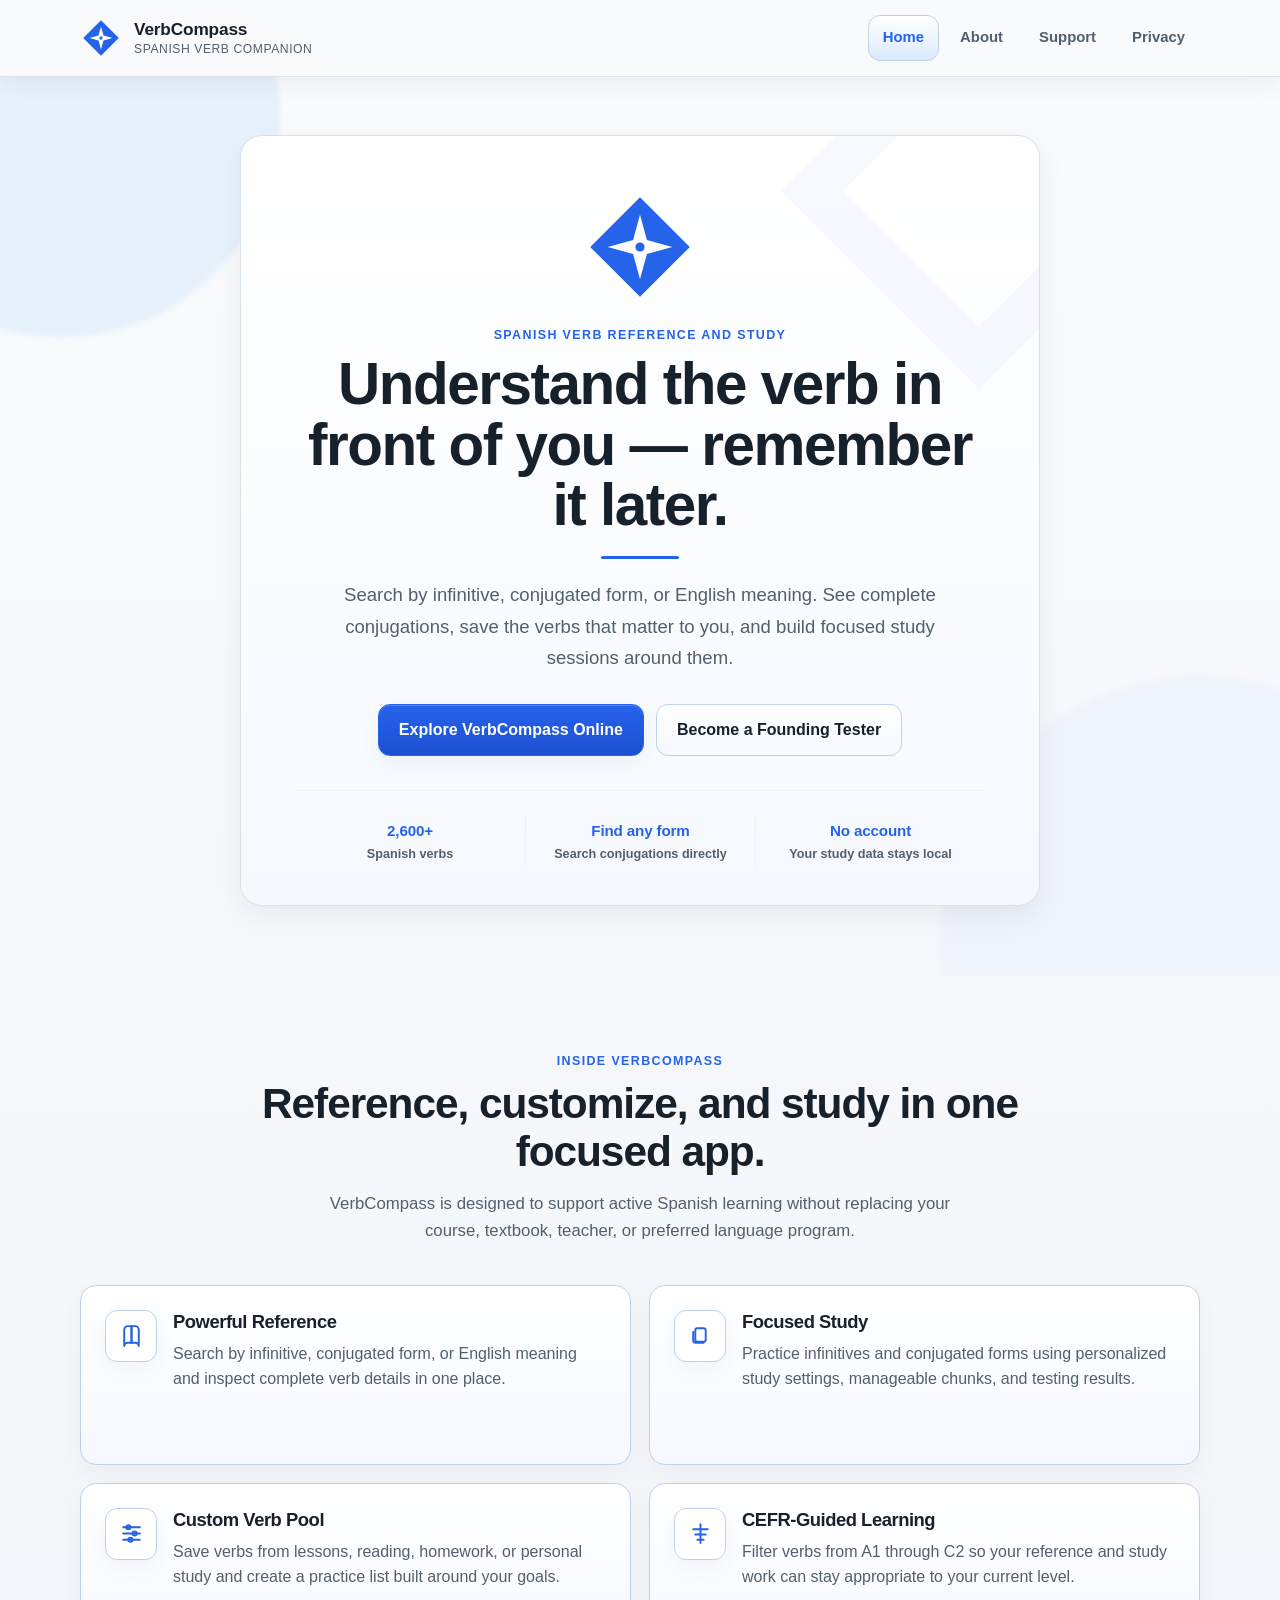
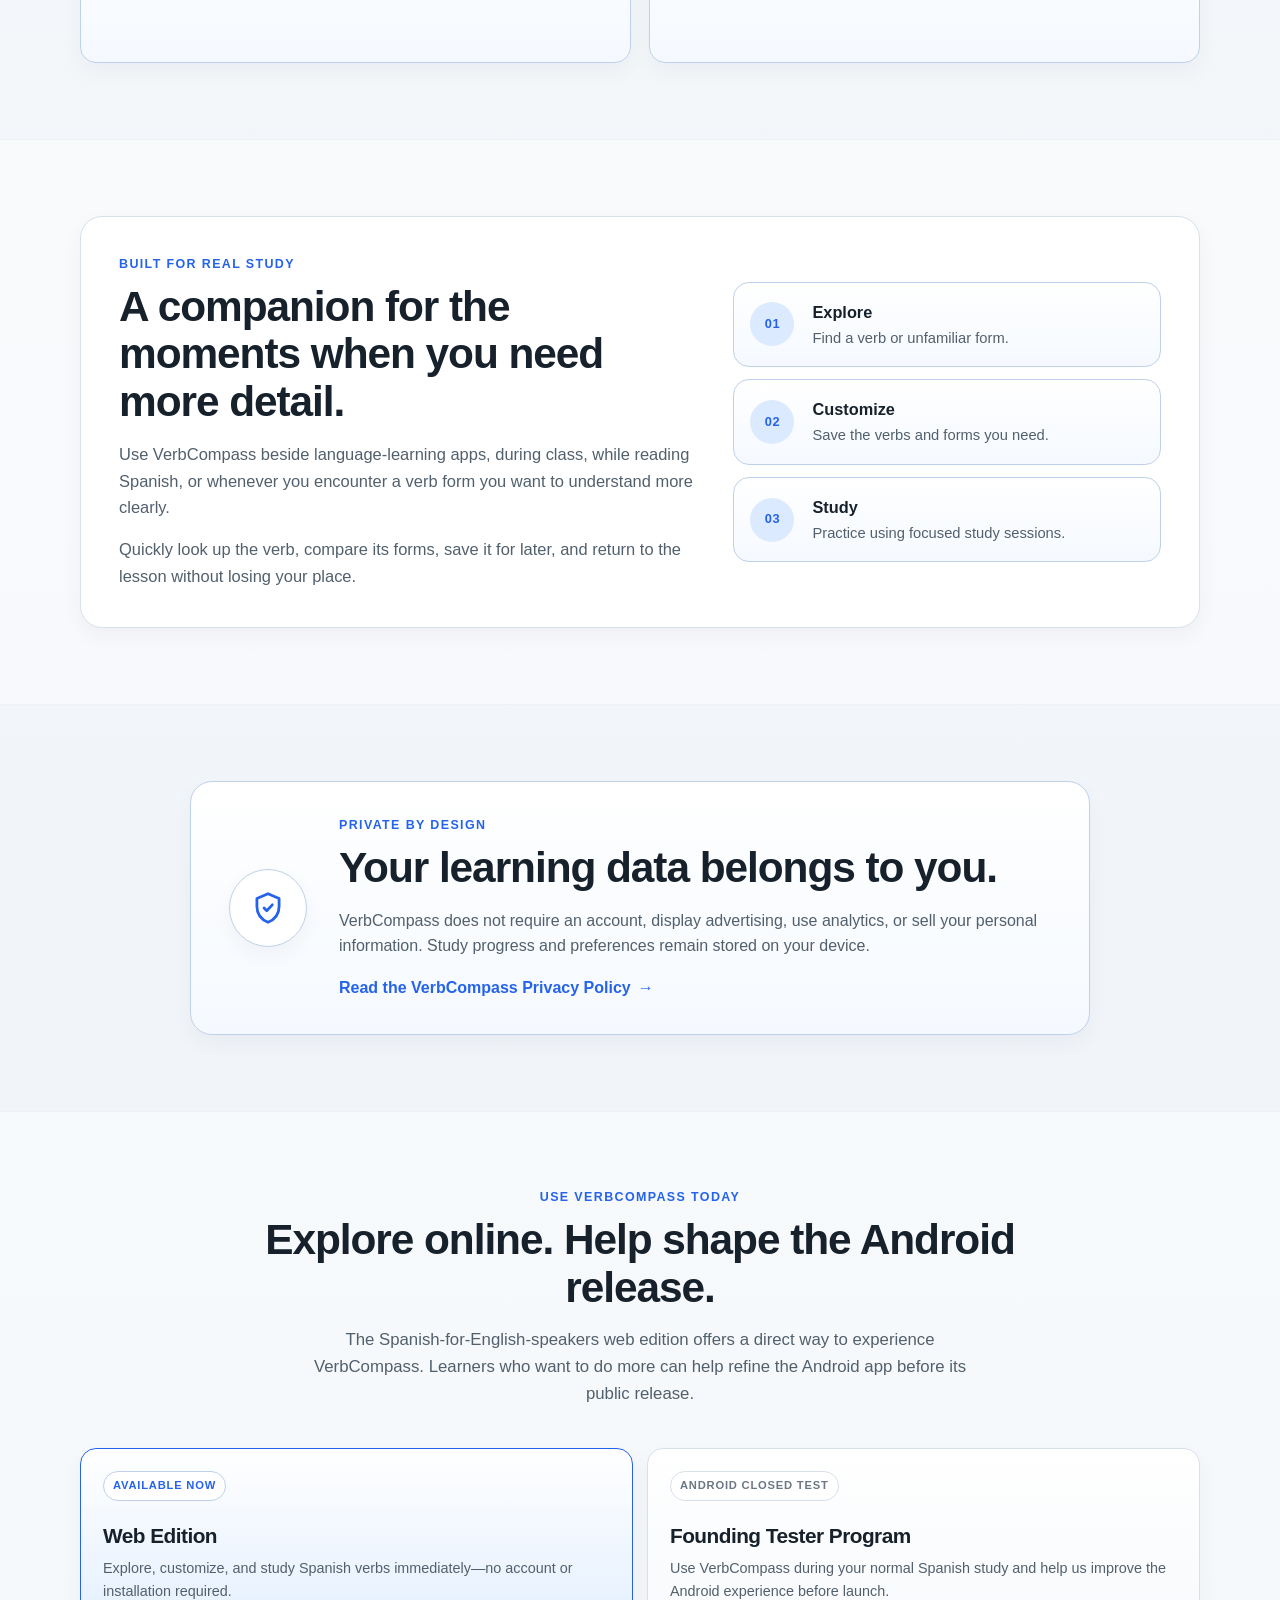
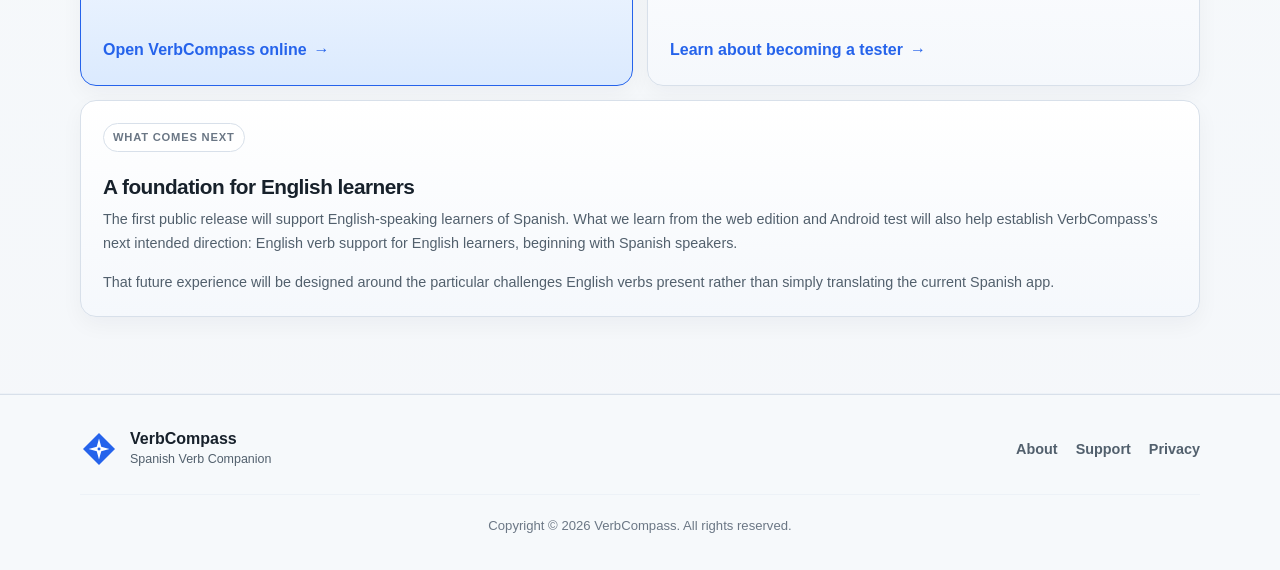
==== commit 9190a240: "Connect web app to founding tester direction" ====
--- a/index.html
+++ b/index.html
@@ -10,7 +10,11 @@
     />
 
     <title>VerbCompass — Spanish Verb Companion</title>
-
+    <link
+      rel="icon"
+      type="image/svg+xml"
+      href="assets/images/verbcompass-icon.svg"
+    />
     <link rel="stylesheet" href="assets/css/styles.css" />
     <script src="assets/js/site.js" defer></script>
   </head>
@@ -104,12 +108,15 @@
             </div>
 
             <div class="hero-actions">
-              <a class="button button-primary" href="#features">
-                Explore VerbCompass
+              <a
+                class="button button-primary"
+                href="https://app.verbcompass.com/"
+              >
+                Explore VerbCompass Online
               </a>
 
-              <a class="button button-secondary" href="#study-companion">
-                See how it fits your study
+              <a class="button button-secondary" href="founding-testers/">
+                Become a Founding Tester
               </a>
             </div>
 
@@ -312,37 +319,59 @@
       <section class="content-section content-section-soft">
         <div class="page-container">
           <div class="section-heading">
-            <p class="section-kicker">The VerbCompass family</p>
-            <h2>Spanish first. More languages in the future.</h2>
+            <p class="section-kicker">Use VerbCompass today</p>
+            <h2>Explore online. Help shape the Android release.</h2>
             <p>
-              VerbCompass is being built as a family of focused language tools,
-              each designed around the needs of its language.
+              The Spanish-for-English-speakers web edition offers a direct way
+              to experience VerbCompass. Learners who want to do more can help
+              refine the Android app before its public release.
             </p>
           </div>
 
-          <div class="language-grid">
+          <div class="access-grid">
             <article class="language-card language-card-active">
-              <span class="language-status">Available first</span>
-              <h3>Spanish</h3>
-              <p>Spanish Verb Companion</p>
+              <span class="language-status">Available now</span>
+              <h3>Web Edition</h3>
+              <p>
+                Explore, customize, and study Spanish verbs immediately—no
+                account or installation required.
+              </p>
+              <a
+                class="text-link"
+                href="https://app.verbcompass.com/"
+              >
+                Open VerbCompass online <span aria-hidden="true">→</span>
+              </a>
             </article>
 
             <article class="language-card">
-              <span class="language-status">Planned</span>
-              <h3>French</h3>
-              <p>Future VerbCompass application</p>
-            </article>
-
-            <article class="language-card">
-              <span class="language-status">Planned</span>
-              <h3>German</h3>
-              <p>Future VerbCompass application</p>
-            </article>
-
-            <article class="language-card">
-              <span class="language-status">Planned</span>
-              <h3>Italian</h3>
-              <p>Future VerbCompass application</p>
+              <span class="language-status">Android closed test</span>
+              <h3>Founding Tester Program</h3>
+              <p>
+                Use VerbCompass during your normal Spanish study and help us
+                improve the Android experience before launch.
+              </p>
+              <a class="text-link" href="founding-testers/">
+                Learn about becoming a tester
+                <span aria-hidden="true">→</span>
+              </a>
+            </article>
+
+            <article class="language-card access-direction-card">
+              <span class="language-status">What comes next</span>
+              <h3>A foundation for English learners</h3>
+              <p>
+                The first public release will support English-speaking learners
+                of Spanish. What we learn from the web edition and Android
+                test will also help establish VerbCompass’s next intended
+                direction: English verb support for English learners, beginning
+                with Spanish speakers.
+              </p>
+              <p>
+                That future experience will be designed around the particular
+                challenges English verbs present rather than simply translating
+                the current Spanish app.
+              </p>
             </article>
           </div>
         </div>
--- a/assets/css/styles.css
+++ b/assets/css/styles.css
@@ -867,6 +867,16 @@
   gap: 14px;
 }
 
+.access-grid {
+  display: grid;
+  grid-template-columns: repeat(2, minmax(0, 1fr));
+  gap: 14px;
+}
+
+.access-direction-card {
+  grid-column: 1 / -1;
+}
+
 .language-card {
   min-height: 168px;
   padding: 22px;
@@ -919,6 +929,10 @@
 .language-card p {
   color: var(--text-soft);
   font-size: 0.9rem;
+}
+
+.language-card .text-link {
+  margin-top: 18px;
 }
 
 /* =====================================================
@@ -1072,6 +1086,353 @@
 }
 
 /* =====================================================
+   FOUNDING TESTERS: SCREENSHOT GALLERY
+   ===================================================== */
+
+.screenshot-grid {
+  display: grid;
+  grid-template-columns: repeat(2, minmax(0, 1fr));
+  gap: 22px;
+  margin-top: 30px;
+}
+
+.screenshot-card {
+  margin: 0;
+  overflow: hidden;
+
+  border: 1px solid var(--accent-border-soft);
+  border-radius: var(--radius-xl);
+
+  background: linear-gradient(
+    180deg,
+    var(--panel) 0%,
+    var(--surface-blue-light) 100%
+  );
+
+  box-shadow:
+    inset 0 1px 0 rgba(255, 255, 255, 0.85),
+    var(--shadow-soft);
+
+  transition:
+    transform 0.15s ease,
+    border-color 0.15s ease,
+    box-shadow 0.15s ease;
+}
+
+.screenshot-card:hover {
+  border-color: var(--accent);
+  transform: translateY(-3px);
+  box-shadow: var(--shadow);
+}
+
+.screenshot-card img {
+  width: 100%;
+  aspect-ratio: 9 / 16;
+  object-fit: cover;
+  object-position: top;
+  border-bottom: 1px solid var(--border-soft);
+  background: var(--surface-muted);
+}
+
+.screenshot-card figcaption {
+  padding: 22px;
+}
+
+.screenshot-card h3 {
+  margin-bottom: 8px;
+  font-size: 1.2rem;
+}
+
+.screenshot-card p {
+  margin: 0;
+  color: var(--text-soft);
+}
+
+/* =====================================================
+   FOUNDING TESTERS: BENEFITS
+   ===================================================== */
+
+.benefit-grid {
+  display: grid;
+  grid-template-columns: repeat(2, minmax(0, 1fr));
+  gap: 18px;
+  margin-top: 30px;
+}
+
+.benefit-card {
+  padding: 24px;
+
+  border: 1px solid var(--accent-border-soft);
+  border-radius: var(--radius-xl);
+
+  background: linear-gradient(
+    180deg,
+    var(--panel) 0%,
+    var(--surface-blue-light) 100%
+  );
+
+  box-shadow:
+    inset 0 1px 0 rgba(255, 255, 255, 0.85),
+    var(--shadow-soft);
+}
+
+.benefit-card-featured {
+  border-color: var(--accent);
+  background: linear-gradient(180deg, var(--panel) 0%, var(--accent-soft) 100%);
+}
+
+.benefit-icon {
+  display: inline-flex;
+  align-items: center;
+  justify-content: center;
+
+  width: 48px;
+  height: 48px;
+  margin-bottom: 16px;
+
+  border: 1px solid var(--accent-border-soft);
+  border-radius: var(--radius-lg);
+
+  background: var(--panel);
+  color: var(--accent);
+  box-shadow: var(--shadow-soft);
+}
+
+.benefit-icon svg {
+  width: 24px;
+  height: 24px;
+  fill: none;
+  stroke: currentColor;
+  stroke-width: 1.8;
+  stroke-linecap: round;
+  stroke-linejoin: round;
+}
+
+.benefit-card h3 {
+  margin-bottom: 8px;
+  font-size: 1.2rem;
+}
+
+.benefit-card p {
+  margin: 0;
+  color: var(--text-soft);
+}
+
+/* =====================================================
+   FOUNDING TESTERS: TIMELINE
+   ===================================================== */
+
+.tester-timeline {
+  position: relative;
+  display: grid;
+  gap: 16px;
+
+  margin: 30px 0 0;
+  padding: 0;
+
+  list-style: none;
+}
+
+.tester-timeline::before {
+  content: "";
+  position: absolute;
+  top: 28px;
+  bottom: 28px;
+  left: 27px;
+
+  width: 2px;
+  background: var(--accent-soft);
+}
+
+.tester-timeline-step {
+  position: relative;
+  z-index: 1;
+
+  display: grid;
+  grid-template-columns: 56px minmax(0, 1fr);
+  gap: 18px;
+  align-items: start;
+
+  padding: 20px;
+
+  border: 1px solid var(--accent-border-soft);
+  border-radius: var(--radius-xl);
+
+  background: linear-gradient(
+    180deg,
+    var(--panel) 0%,
+    var(--surface-blue-light) 100%
+  );
+
+  box-shadow:
+    inset 0 1px 0 rgba(255, 255, 255, 0.85),
+    var(--shadow-soft);
+}
+
+.tester-timeline-number {
+  display: inline-flex;
+  align-items: center;
+  justify-content: center;
+
+  width: 56px;
+  height: 56px;
+
+  border: 1px solid var(--accent);
+  border-radius: var(--radius-pill);
+
+  background: linear-gradient(
+    180deg,
+    var(--accent) 0%,
+    var(--accent-hover) 100%
+  );
+
+  color: var(--text-inverse);
+  font-size: 1rem;
+  font-weight: 900;
+
+  box-shadow:
+    inset 0 1px 0 rgba(255, 255, 255, 0.2),
+    var(--shadow-soft);
+}
+
+.tester-timeline-step h3 {
+  margin: 3px 0 6px;
+  font-size: 1.18rem;
+}
+
+.tester-timeline-step p {
+  margin: 0;
+  color: var(--text-soft);
+}
+
+/* =====================================================
+   FOUNDING TESTERS: REQUEST FORM
+   ===================================================== */
+
+.tester-request-form {
+  display: grid;
+  gap: 24px;
+  margin-top: 30px;
+}
+
+.form-field {
+  min-width: 0;
+  margin: 0;
+  padding: 0;
+  border: 0;
+}
+
+.form-field > label,
+.form-field legend {
+  display: block;
+  margin-bottom: 8px;
+  color: var(--text);
+  font-weight: 800;
+}
+
+.tester-request-form input[type="text"],
+.tester-request-form input[type="email"],
+.tester-request-form textarea {
+  width: 100%;
+  padding: 12px 14px;
+  border: 1px solid var(--border);
+  border-radius: var(--radius-md);
+  background: var(--panel);
+  color: var(--text);
+}
+
+.tester-request-form textarea {
+  resize: vertical;
+}
+
+.tester-request-form input:focus-visible,
+.tester-request-form textarea:focus-visible {
+  border-color: var(--accent);
+  outline: 3px solid var(--accent-soft);
+  outline-offset: 2px;
+}
+
+.form-help,
+.form-privacy-note {
+  color: var(--text-soft);
+  font-size: 0.92rem;
+}
+
+.form-help {
+  margin: 8px 0 0;
+}
+
+.form-options {
+  display: grid;
+  gap: 10px;
+}
+
+.form-options-grid {
+  grid-template-columns: repeat(2, minmax(0, 1fr));
+}
+
+.form-option {
+  display: flex;
+  gap: 10px;
+  align-items: flex-start;
+  padding: 10px 12px;
+  border: 1px solid var(--border-soft);
+  border-radius: var(--radius-md);
+  background: var(--surface-blue-light);
+  color: var(--text-soft);
+  cursor: pointer;
+}
+
+.form-option input {
+  flex: 0 0 auto;
+  margin-top: 0.25em;
+}
+
+.form-optional {
+  color: var(--text-muted);
+  font-size: 0.86rem;
+  font-weight: 600;
+}
+
+.form-privacy-note {
+  margin: 0;
+}
+
+.tester-request-form .button {
+  justify-self: start;
+}
+
+.honeypot-field {
+  position: absolute;
+  width: 1px;
+  height: 1px;
+  margin: -1px;
+  padding: 0;
+  overflow: hidden;
+  clip: rect(0 0 0 0);
+  white-space: nowrap;
+  border: 0;
+}
+
+/* =====================================================
+   FOUNDING TESTERS: FINAL CTA
+   ===================================================== */
+
+.final-cta {
+  text-align: center;
+}
+
+.final-cta .button {
+  margin-top: 10px;
+}
+
+.final-cta > p:last-child {
+  margin-top: 22px;
+  font-size: 0.94rem;
+  color: var(--text-soft);
+}
+
+/* =====================================================
    RESPONSIVE: TABLET
    ===================================================== */
 
@@ -1105,6 +1466,10 @@
 
   .language-grid {
     grid-template-columns: repeat(2, minmax(0, 1fr));
+  }
+
+  .screenshot-grid {
+    gap: 18px;
   }
 }
 
@@ -1252,6 +1617,20 @@
   .prose-panel {
     padding: 28px 22px;
   }
+
+  .screenshot-grid {
+    grid-template-columns: 1fr;
+  }
+
+  .screenshot-card {
+    max-width: 430px;
+    margin-right: auto;
+    margin-left: auto;
+  }
+
+  .benefit-grid {
+    grid-template-columns: 1fr;
+  }
 }
 
 /* =====================================================
@@ -1323,6 +1702,10 @@
     grid-template-columns: 1fr;
   }
 
+  .access-grid {
+    grid-template-columns: 1fr;
+  }
+
   .language-card {
     min-height: 0;
   }
@@ -1334,6 +1717,29 @@
   .footer-brand {
     flex-direction: column;
     text-align: center;
+  }
+
+  .tester-timeline::before {
+    left: 21px;
+  }
+
+  .tester-timeline-step {
+    grid-template-columns: 44px minmax(0, 1fr);
+    gap: 14px;
+    padding: 18px 16px;
+  }
+
+  .tester-timeline-number {
+    width: 44px;
+    height: 44px;
+  }
+
+  .form-options-grid {
+    grid-template-columns: 1fr;
+  }
+
+  .tester-request-form .button {
+    width: 100%;
   }
 }
 
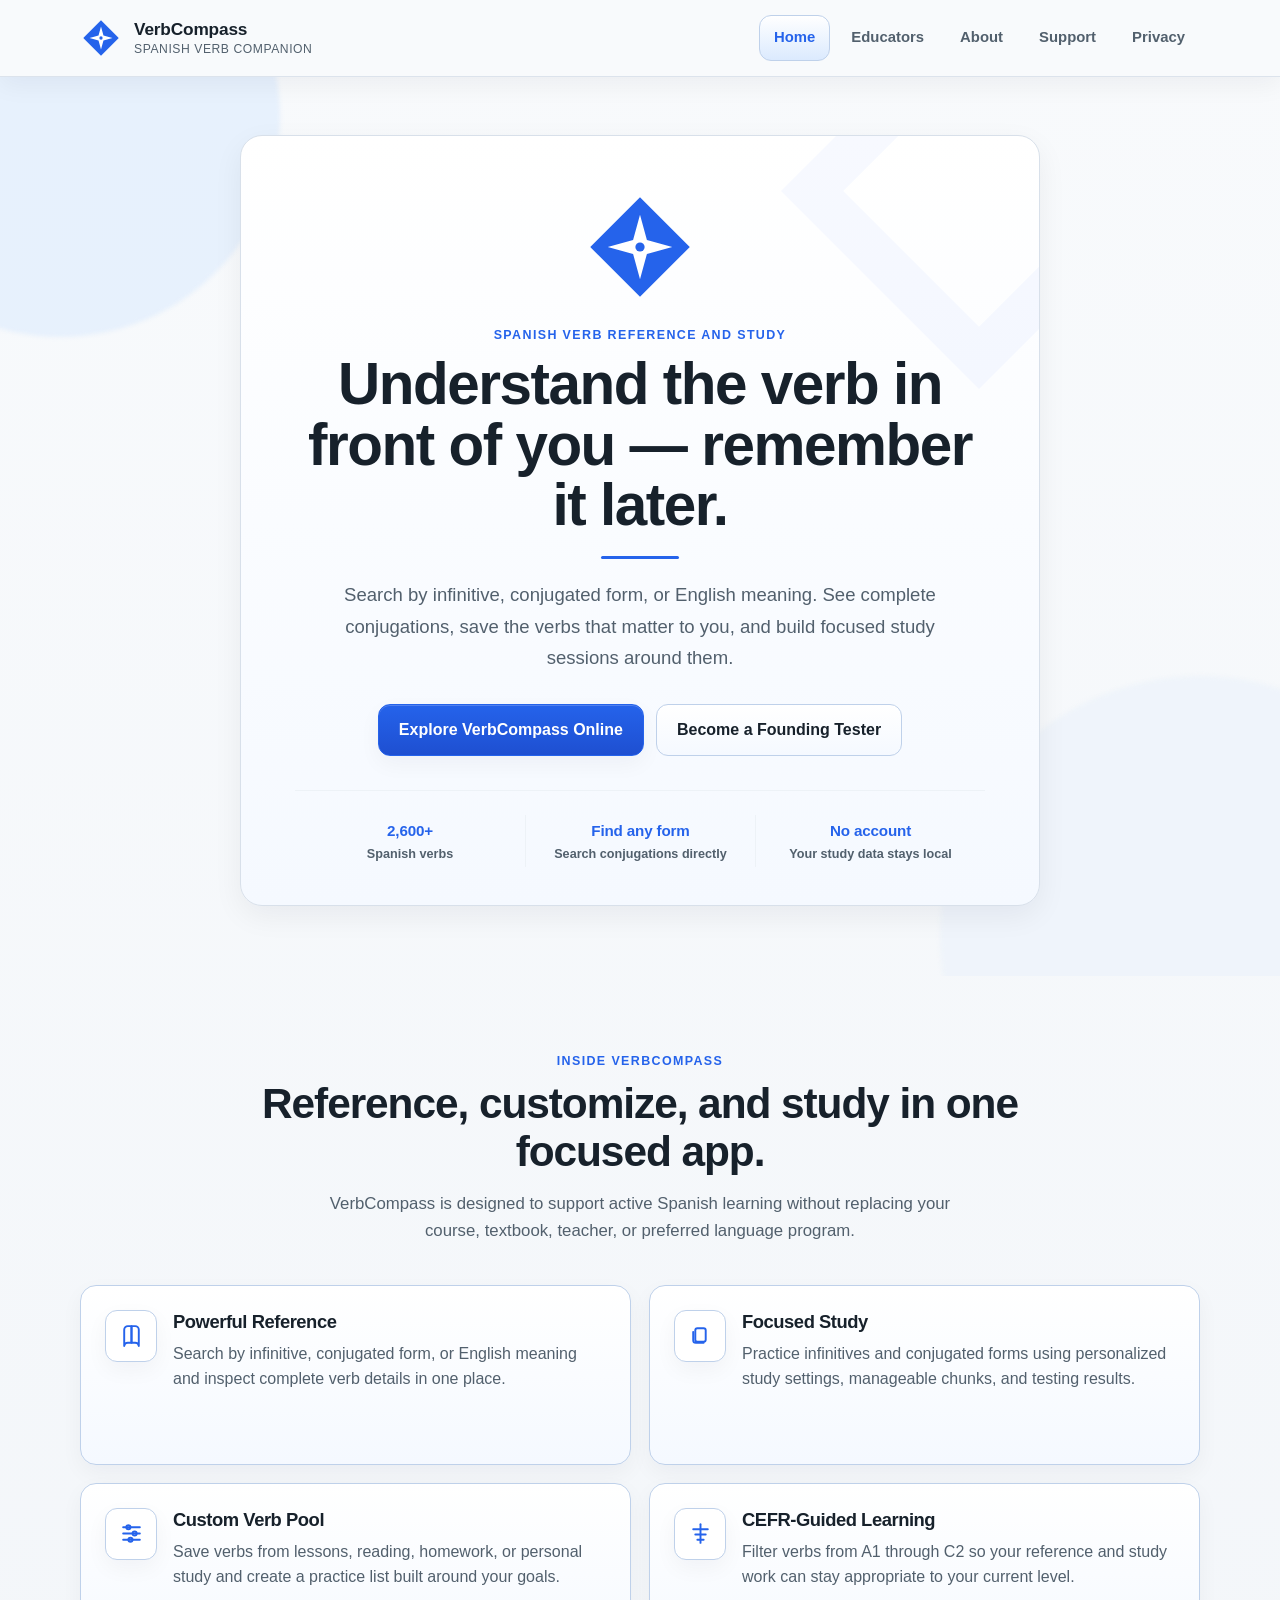
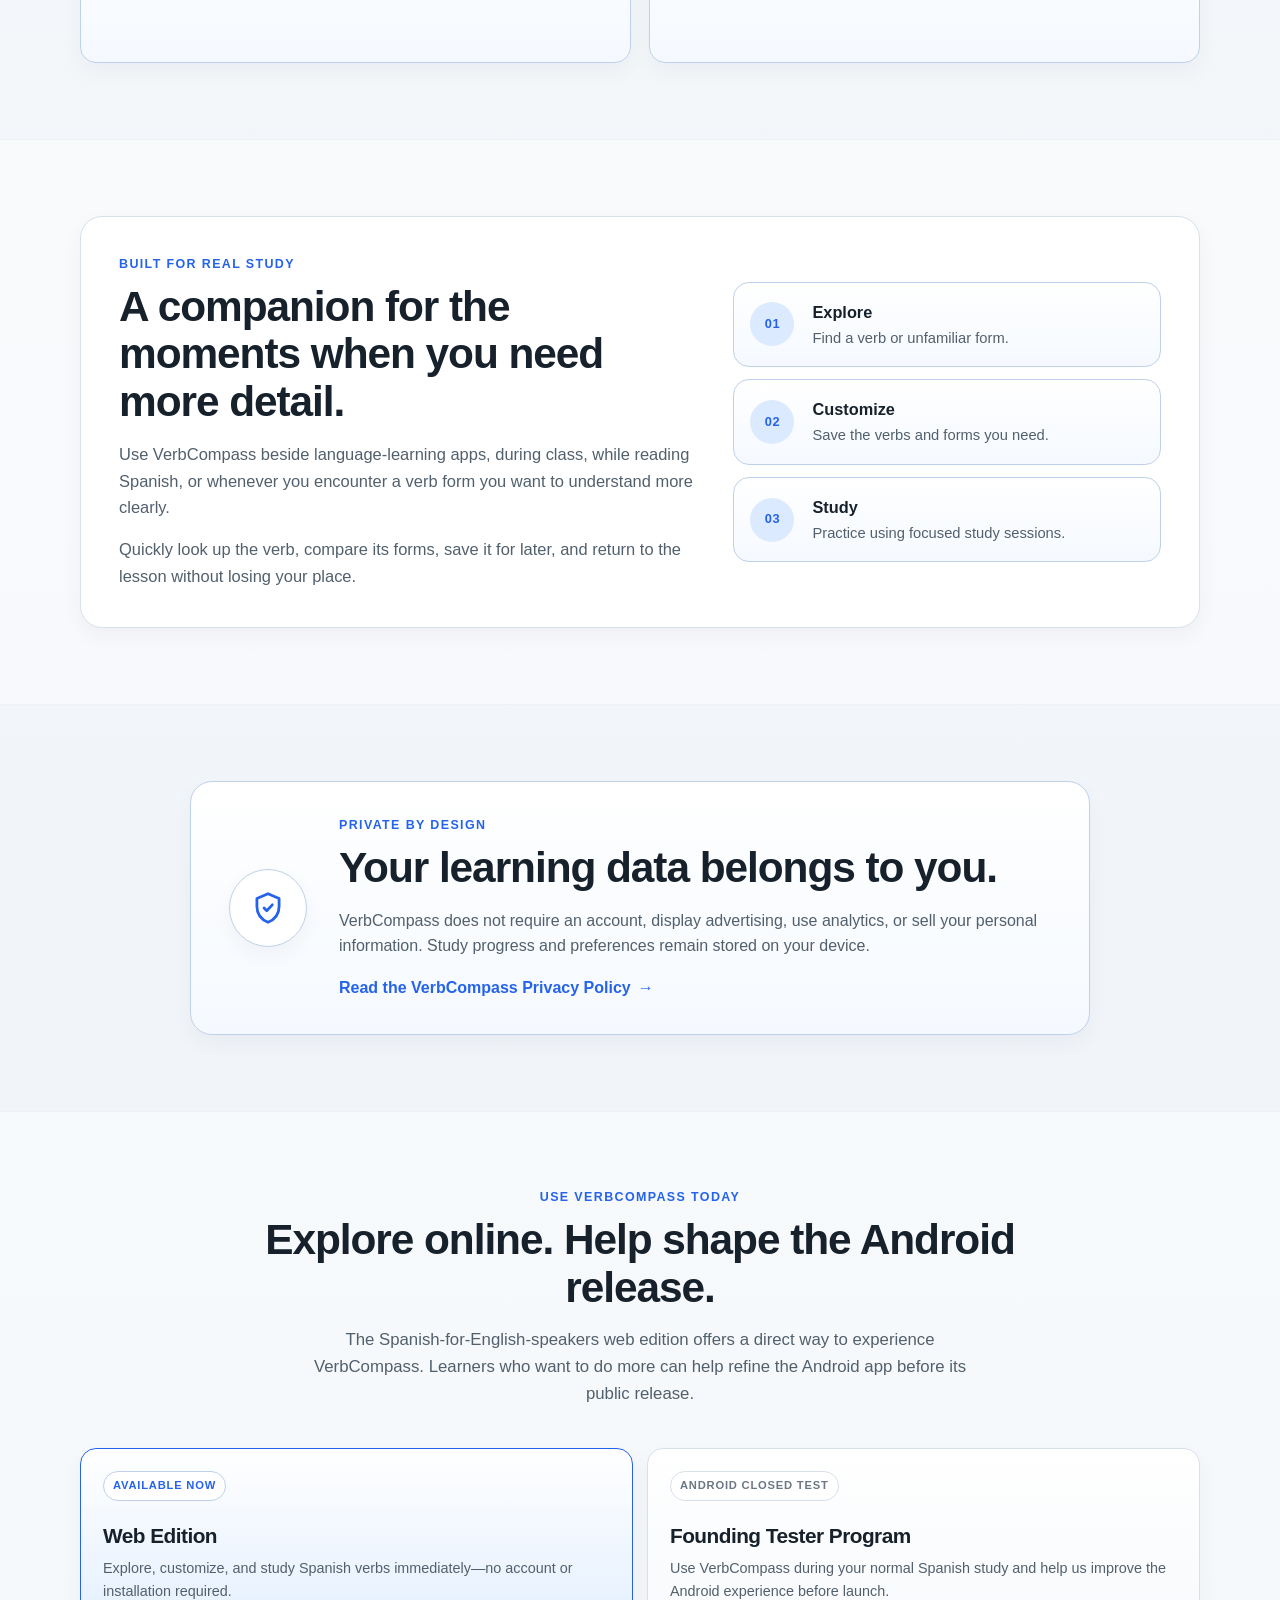
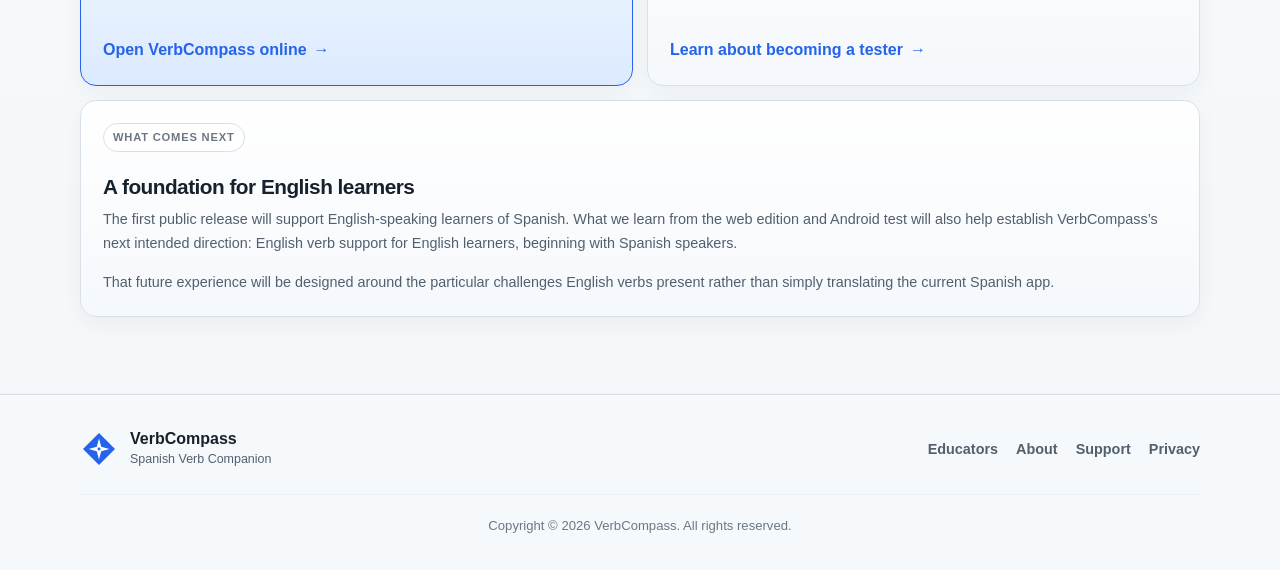
==== commit ccd84c28: "Add educator outreach website flow" ====
--- a/index.html
+++ b/index.html
@@ -66,6 +66,7 @@
           aria-label="Primary navigation"
         >
           <a class="site-nav-link current-page" href="/">Home</a>
+          <a class="site-nav-link" href="educators/">Educators</a>
           <a class="site-nav-link" href="about/">About</a>
           <a class="site-nav-link" href="support/">Support</a>
           <a class="site-nav-link" href="privacy/">Privacy</a>
@@ -404,6 +405,7 @@
         </div>
 
         <nav class="footer-navigation" aria-label="Footer navigation">
+          <a href="educators/">Educators</a>
           <a href="about/">About</a>
           <a href="support/">Support</a>
           <a href="privacy/">Privacy</a>
--- a/assets/css/styles.css
+++ b/assets/css/styles.css
@@ -1085,6 +1085,39 @@
   margin-top: 7px;
 }
 
+.educator-hero-panel {
+  max-width: 980px;
+}
+
+.resource-assurance {
+  margin-top: 24px;
+  padding: 14px 18px;
+  border: 1px solid var(--accent-border-soft);
+  border-radius: var(--radius-lg);
+  background: var(--panel);
+}
+
+.quick-start-list {
+  display: grid;
+  gap: 12px;
+  margin: 24px 0 30px;
+}
+
+.quick-start-list li {
+  padding-left: 6px;
+}
+
+.transparency-panel {
+  border-color: var(--accent-border-soft);
+  background: linear-gradient(180deg, var(--panel) 0%, var(--accent-soft) 100%);
+}
+
+.thank-you-page {
+  min-height: 100vh;
+  display: grid;
+  align-items: center;
+}
+
 /* =====================================================
    FOUNDING TESTERS: SCREENSHOT GALLERY
    ===================================================== */
@@ -1332,6 +1365,7 @@
 
 .tester-request-form input[type="text"],
 .tester-request-form input[type="email"],
+.tester-request-form select,
 .tester-request-form textarea {
   width: 100%;
   padding: 12px 14px;
@@ -1346,6 +1380,7 @@
 }
 
 .tester-request-form input:focus-visible,
+.tester-request-form select:focus-visible,
 .tester-request-form textarea:focus-visible {
   border-color: var(--accent);
   outline: 3px solid var(--accent-soft);
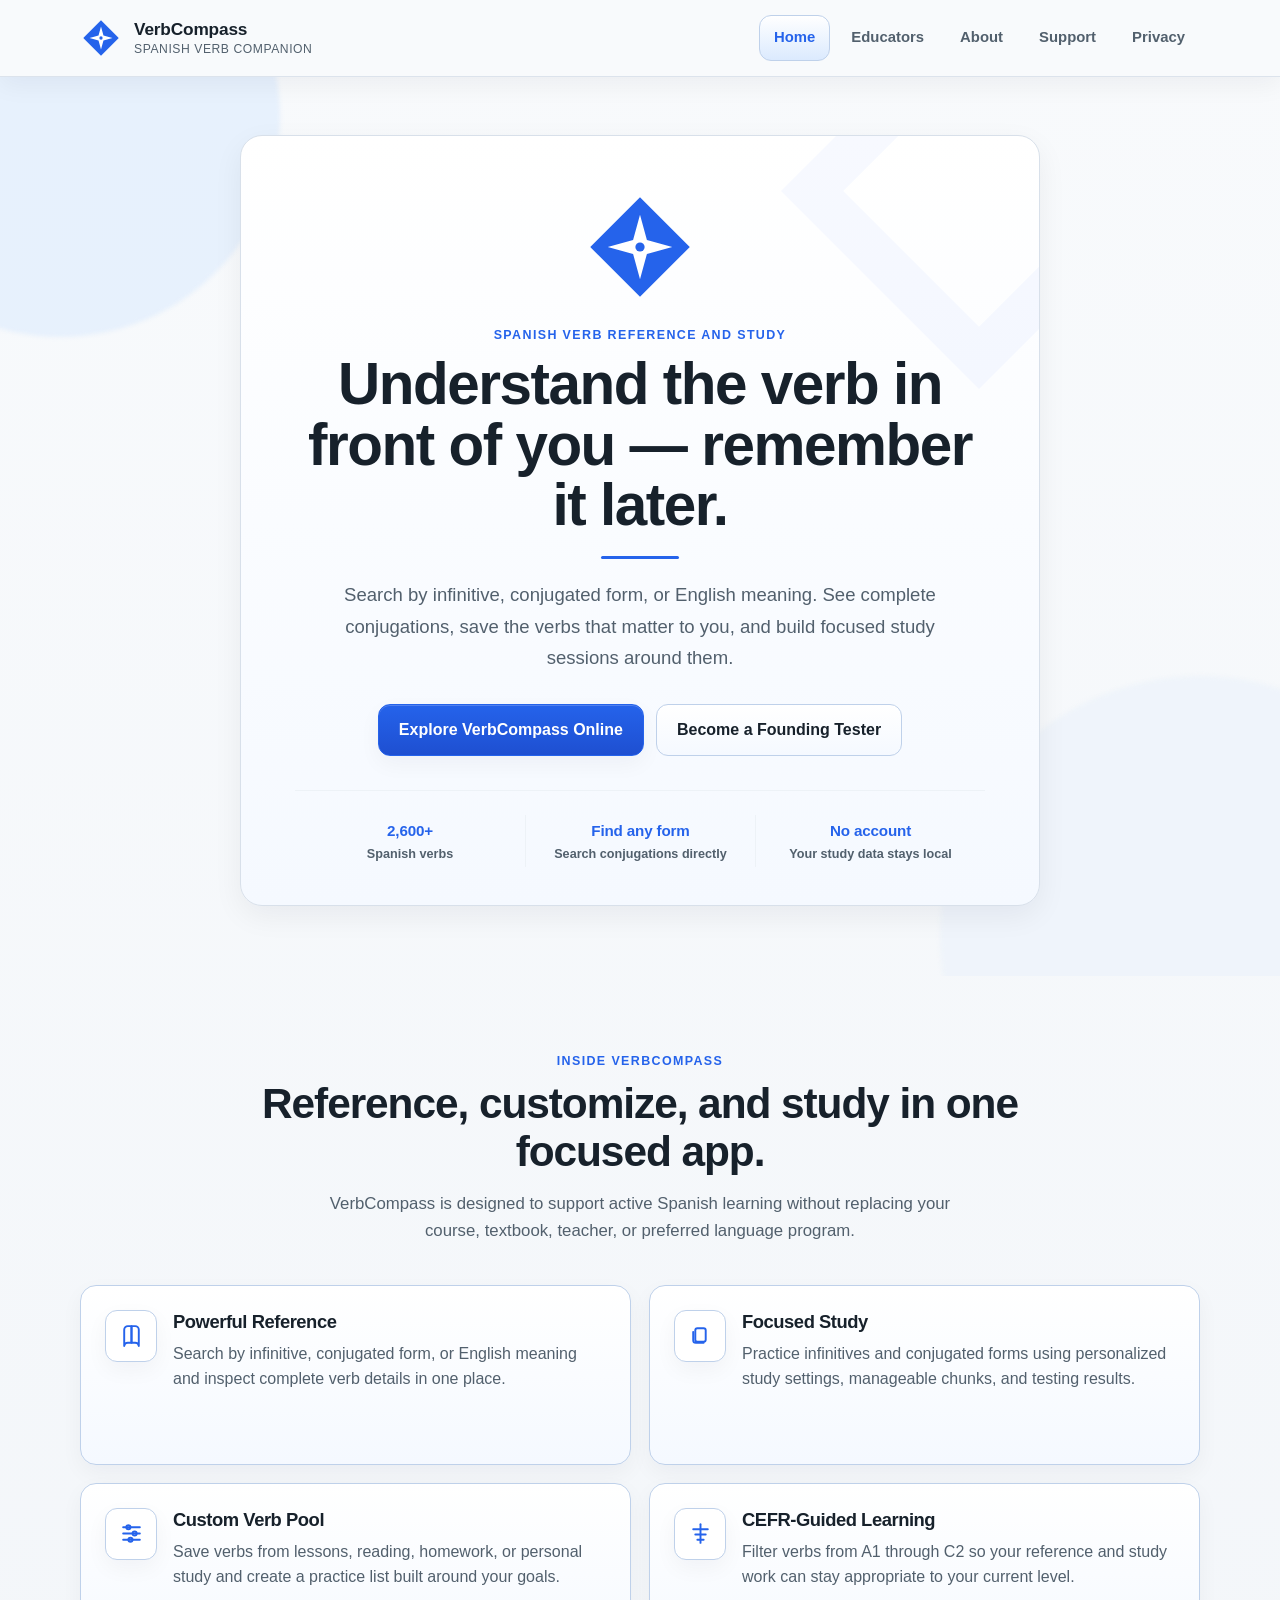
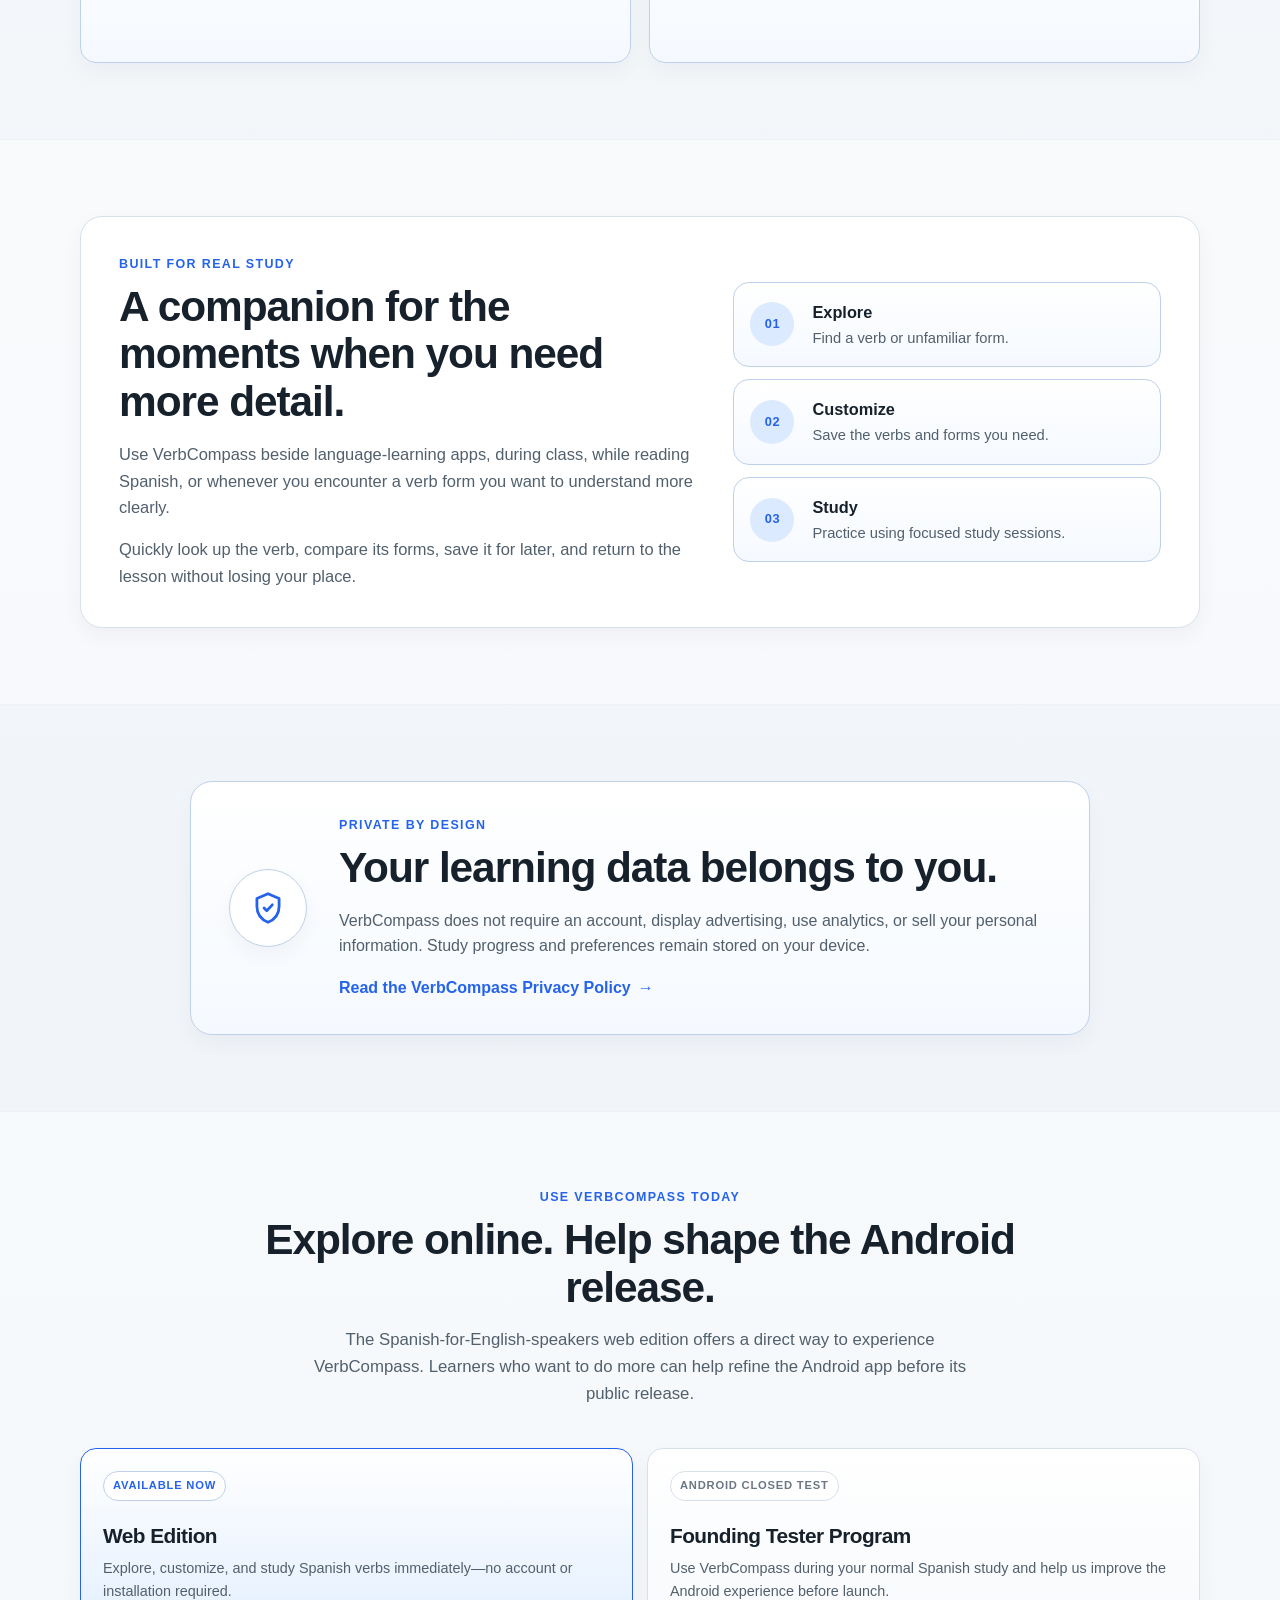
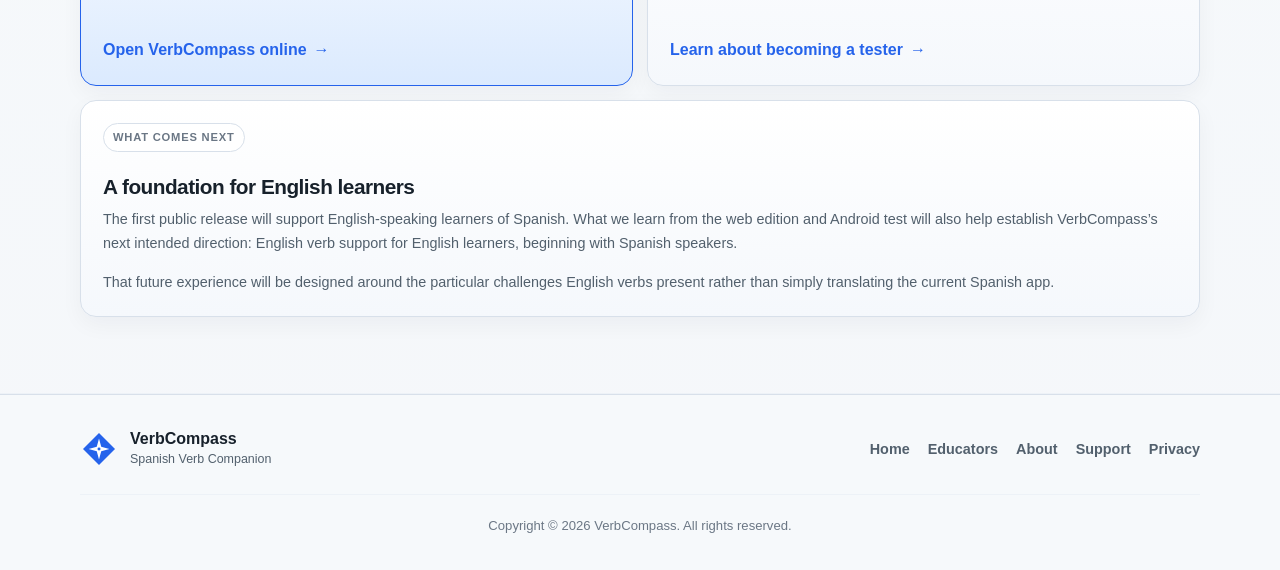
==== commit c6663e23: "Standardize primary page footers" ====
--- a/index.html
+++ b/index.html
@@ -405,6 +405,7 @@
         </div>
 
         <nav class="footer-navigation" aria-label="Footer navigation">
+          <a href="./">Home</a>
           <a href="educators/">Educators</a>
           <a href="about/">About</a>
           <a href="support/">Support</a>
